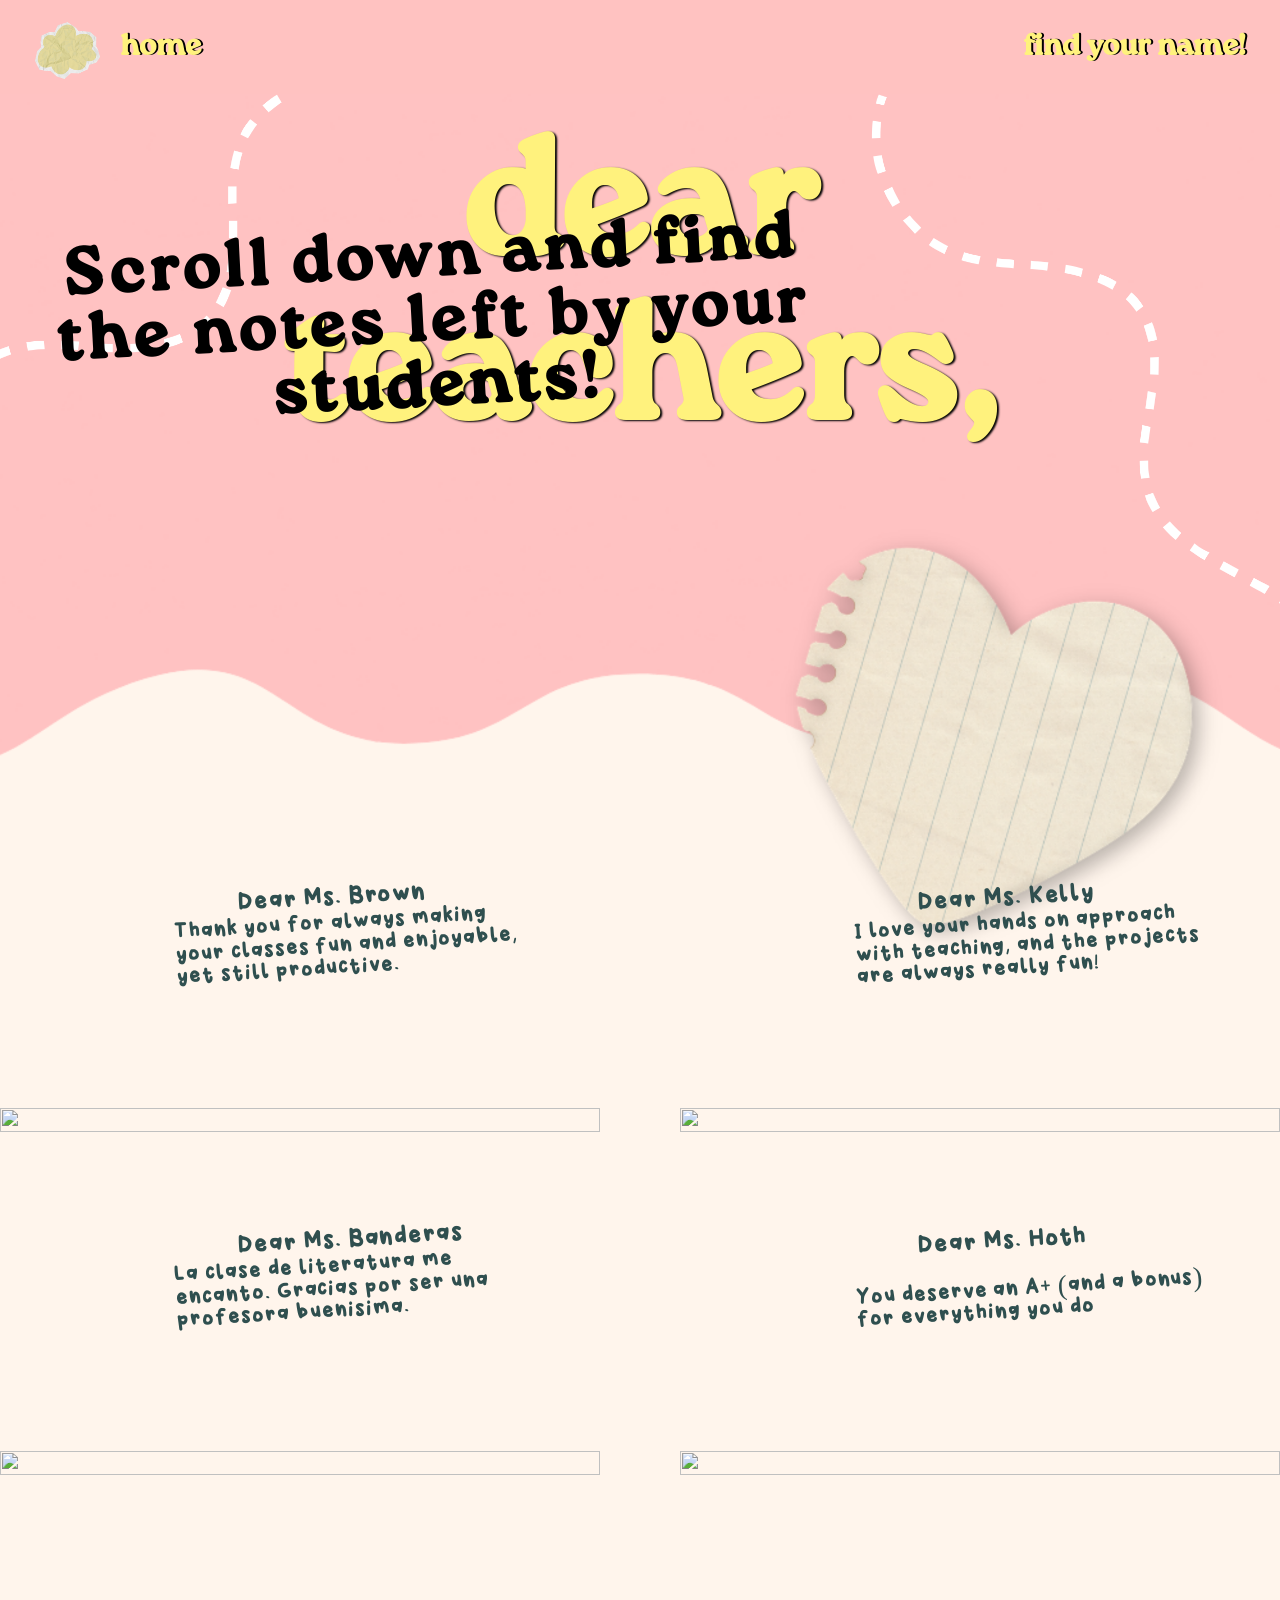
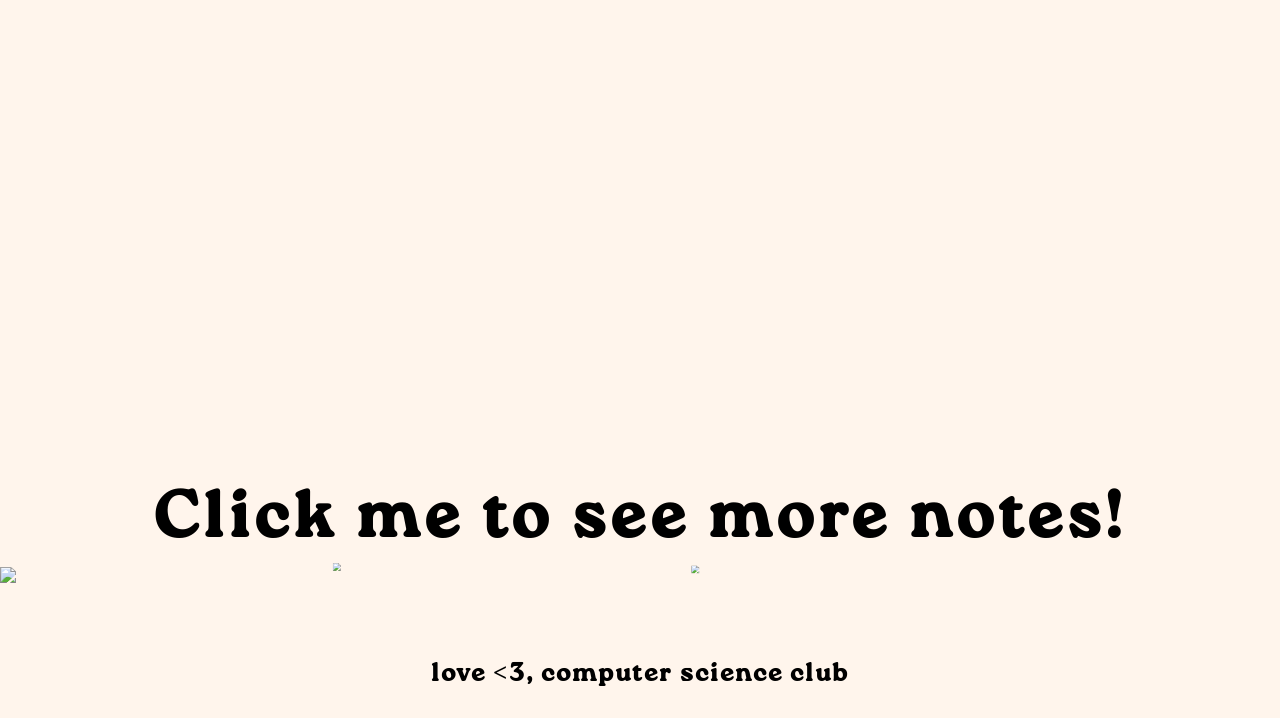
==== index.html @ ea8a9b7d "worked on adding images" ====
<!DOCTYPE html>
    <html lang="en">
<head>
    <title>Home - dear teachers <3 </title>
    <link rel="stylesheet" href="style.css">
    <meta charset="UTF-8">
    <link rel="icon" type="image/png" href="assets/logo.png">

    <!--Ideas: NEED to resize for phones, see more button to not clutter home pageCOMPLETE, passive animation for title text, search teachers change to see more notesCOMPLETE-->

</head>

<body>
    <header id="#home">
        <nav>
            <ul>
                <li> <a href="index.html#home"><img style="height: 65px; width: auto;"  src="assets/logo.png" ></a></li>
                <li><a href="index.html#home"><h2>home</h2></a></li>
                <li><a href="notes.html"><h2>find your name!</h2></a></li>
            </ul>

        </nav>
        
            <div style="object-fit: cover;" class="title-top">
        <img src="assets/top-image2.png">
            <div class="centered-text"> 
                <h1>dear <br> teachers,</h1>
            </div>
        </div>

        </div>

        
        

        <div class="instructions">
            <h3>Scroll down and find <br> the notes left by your <br> students!</h3>
        </div>
        
    

    <section>
            <div class="notes-container">
                <div class="note">
                    <a><img src="assets/paper.png"></a>
                    <div class="note-name">
                        <p><b></b>Dear Ms. Brown</p>
                    </div>
                    <div class="note-text">
                        <p></b><br> <br> <br>Thank you for always making your classes fun and enjoyable, yet still productive. </p>
                    </div>
                </div>
                
                <div class="note">
                    <a><img src="assets/paper.png"></a>
                    <div class="note-name">
                        <p><b></b>Dear Ms. Kelly</p>
                    </div>
                    <div class="note-text">
                        <p></b><br> <br> <br> I love your hands on approach with teaching, and the projects are always really fun!</p>
                    </div>
                </div>

                <div class="note">
                    <a><img src="assets/paper.png"></a>
                    <div class="note-name">
                        <p><b></b>Dear Ms. Banderas</p>
                    </div>
                    <div class="note-text">
                        <p></b><br> <br> <br> La clase de literatura me encanto. Gracias por ser una profesora buenisima.</p>
                    </div>
                </div>

                <div class="note">
                    <a><img src="assets/paper.png"></a>
                    <div class="note-name">
                        <p><b></b>Dear Ms. Hoth</p>
                    </div>
                    <div class="note-text">
                        <p><br> <br> <br> <br> You deserve an A+ (and a bonus) for everything you do</p>
                    </div>
                </div>
                </div>
        </section>

    <div class="see-more">
        <a href="notes.html"><h3 style="text-align: center; margin:0;">Click me to see more notes!</h3></a>
    </div>

    <div class="bottom">
        <img src="assets/bottom-image.png">
        <img id="img-2" src="assets/image-1.png">
        <img id="img-1" src="assets/image-2.png">
        <img id="img-3" src="assets/image-3.png">
        <div class="centered-bottom-text">
                <h4>a html+css website to show appreciation to every teacher at western</h4>
            </div>

    </div>
    

    <footer>
        <h3 style="text-align: center; font-size: 25px;">love <3, computer science club</h3>
    </footer>
    </header>

</body>


</html>
---- style.css ----
@font-face {
    font-family: "roca";
    src: url(roca-one-bold/roca-one-bold.ttf);
    font-style: normal;
}

@font-face {
    font-family: 'winkle';
    src: url(winkle/Winkle-Regular.otf);
    font-style: normal;
}

nav {
    position: sticky;
    top: 0;
    z-index: 1000; /* stays above content!!!!!!!! */
    width: 100%;
    background-color: var(--third-color);
    height: auto;
}

nav ul {
    list-style-type: none;
    display: flex;
    align-items: center;
    gap: 1em;
    font-size: 20px;
    margin: 0;
    padding: 0 35px;
}

nav li:last-child {
    margin-left: auto;
}

nav li :hover {
    transition: 100ms ease;
    scale: 1.05;
}

a {
    text-decoration: none;
}

h2 {
    font-family: 'roca', 'Times New Roman', Times, serif;
    color: var(--primary-color);
    text-shadow: 1.5px 0px 0px black;
    font-size: 30px;
}

:root {
    --base-color: #ffc2c2;
    --primary-color: #fff27d;
    --secondary-color: #fff5ec;
    --third-color: #ffc2c1;
    --black: #000000;
}

h1{
    font-family: 'roca','Times New Roman', Times, serif;
    font-size: 165px;
    color: var(--primary-color);
    text-shadow: 2px 1px 2px var(--black);
}

body {
    margin: 0;
    padding: 0;
    background: var(--secondary-color);
    width: 100vw;
    overflow-x: hidden;
    position: absolute;
}
img {
    width: 100vw;
    height: auto;
    display: block;
}

.centered-text {
    position: absolute;
    top: 50%;
    width: 100%;
    transform: translate(0%, -100%);
    text-align: center;
    line-height: 1;
    animation: rotating 2s ease-in-out infinite;
    
}

@keyframes rotating {
    0% {
        transform: rotate(0deg) translate(0%, -100%);
    }

    50% {
        transform: rotate(-1deg) translate(0%, -100%);
    }

    100% {
        transform: rotate(0deg) translate(0%, -100%);
    }
}


/*h1:hover {
    transition: 100ms ease;
    transform: rotate(-2deg);
}

h1:not(:hover) {
    transition: 100ms ease;
} */

.title-top {
    position: relative;
}

h3 {
    font-family: 'roca','Times New Roman', Times, serif;
    color: black;
    text-shadow: none;
    font-size: 65px;
    letter-spacing: .08em;
}

.instructions {
    position: absolute;
    top: 50%;
    width: 100%;
    transform: rotate(-3deg) translate(-12%, -310%);
    text-align: center;
    line-height: 1;
    
}

.notes-container {
    align-content: flex-start;
    display: grid;
    width: 100%;
    min-height: 100vh;
    /*height: 20000px;*/
    grid-template-columns: 1fr 1fr;
    align-items: start;
    grid-auto-rows: minmax(0px, auto);
    gap: 5em;
    /*grid-template-rows: repeat(auto-fill, minmax(500px, 3fr));*/
    margin: 4em 0;

}

.notes-container img{
    transform: scale(1);
    height: 100%;
    width: 100%;
    object-fit: cover;
}

.note {
    display: grid;
    grid-template-rows: 1fr 1fr;
    margin: 0;
    padding: 0;
    aspect-ratio: 16/7;
    min-width: 0;
    min-height: 1vw;
    
}

.note:hover{
    transition: 100ms ease;
    transform: rotate(-2deg);
}

.note:not(:hover){
    transition: 100ms ease;
}

input {
    font-family: 'roca','Times New Roman', Times, serif;
    padding:1em;
    border-radius: 2em;
    margin: 1em;
    font-size: 15px;
    background-color:white;
    color: darkgray;
}

button {
    font-family: 'roca','Times New Roman', Times, serif;
    padding: .75em 1.5em;
    margin: 1em;
    border-radius: 2em;
    font-size: 18px;
    background-color: var(--secondary-color);
}

button:hover {
    transition: 100ms ease;
    scale: 1.05;
}

.note-name {
    position: relative;
    /*top:-50%; */
    width:60%;
    /*right: -50%; */
    transform: translate(48%, -380%);
    font-size: 2rem;
    text-align: left;
    align-self:first baseline;
    margin: 4rem;
}

.note-text {
    position: relative;
    /*top:-50%; */
    width:60%;
    /*right: -50%; */
    transform: translate(48%, -282%);
    font-size: 1.75rem;
    text-align: left;
    line-height: .8;

}

p {
    font-family:'winkle','Times New Roman', Times, serif;
    transform: rotate(-3.5deg);
    color: darkslategrey;

}

.see-more h3:hover {
    text-decoration: underline;
    text-decoration-color: var(--third-color);
    text-decoration-thickness: 6px;
    transition: 100ms ease;
    scale: 1.065;
}

.see-more h3:not(:hover) {
    transition: 100ms ease;
    scale: 1;
}

.bottom {
    object-fit: cover;
    position: relative;
    display: block;
    flex-direction: row;
}

.bottom img {
    z-index: 1000;
    margin: 0;
    vertical-align: bottom;

}

#img-1 {
    transform: translate(-26%, -235%) scale(.5);
}
#img-1:hover {
    transition: 100ms ease;
    scale: 1.005;
}

#img-2 {
    transform: translate(1%, -150%) scale(.5);
}
#img-2:hover {
    transition: 100ms ease;
    scale: 1.005;

}

#img-3 {
    transform: translate(29%, -335%) scale(.5);
}
#img-3:hover {
    transition: 100ms ease;
    scale: 1.005;

}

h4 {
    font-size: 2rem;
    margin:0;
    padding:0;
    text-decoration:underline;
    text-decoration-thickness: 2px;
    font-family: 'roca','Times New Roman', Times, serif;
    color: darkslategrey
}

.centered-bottom-text {
    position: absolute;
    width: 100%;
    transform: translate(1%, -7700%);
    text-align: center;
    line-height: 1;
}

@media only screen and (min-width: 0px) and (max-width:1024px) {
    h1 {
        font-size: 8rem;
    }

    h2 {
        font-size: 3.5rem;
    }

    h3 {
        font-size: 3rem;
    }

    nav ul {
        gap: 1em;
    }

    .note-text {
        font-size: 2.5rem;
        width: 60%;
        transform: translate(48%, -253%);
    }

    .notes-container {
        grid-template-columns: repeat(1, 1fr);
        grid-template-rows: repeat(autofill, 1fr);
        min-height: 100vh;
    }

    .instructions {
        transform: rotate(-3deg) translate(-8%, -580%);
        font-size: .1rem;
    }

    input {
        font-size: 1.25rem;
    }

    button {
        font-size: 1.25rem;
    }

    .note-name {
        position: relative;
    /*top:-50%; */
        width:60%;
        /*right: -50%; */
        transform: translate(48%, -420%);
        font-size: 2.5rem;
        text-align: left;
        align-self:first baseline;
        margin: 4rem;
    }


}
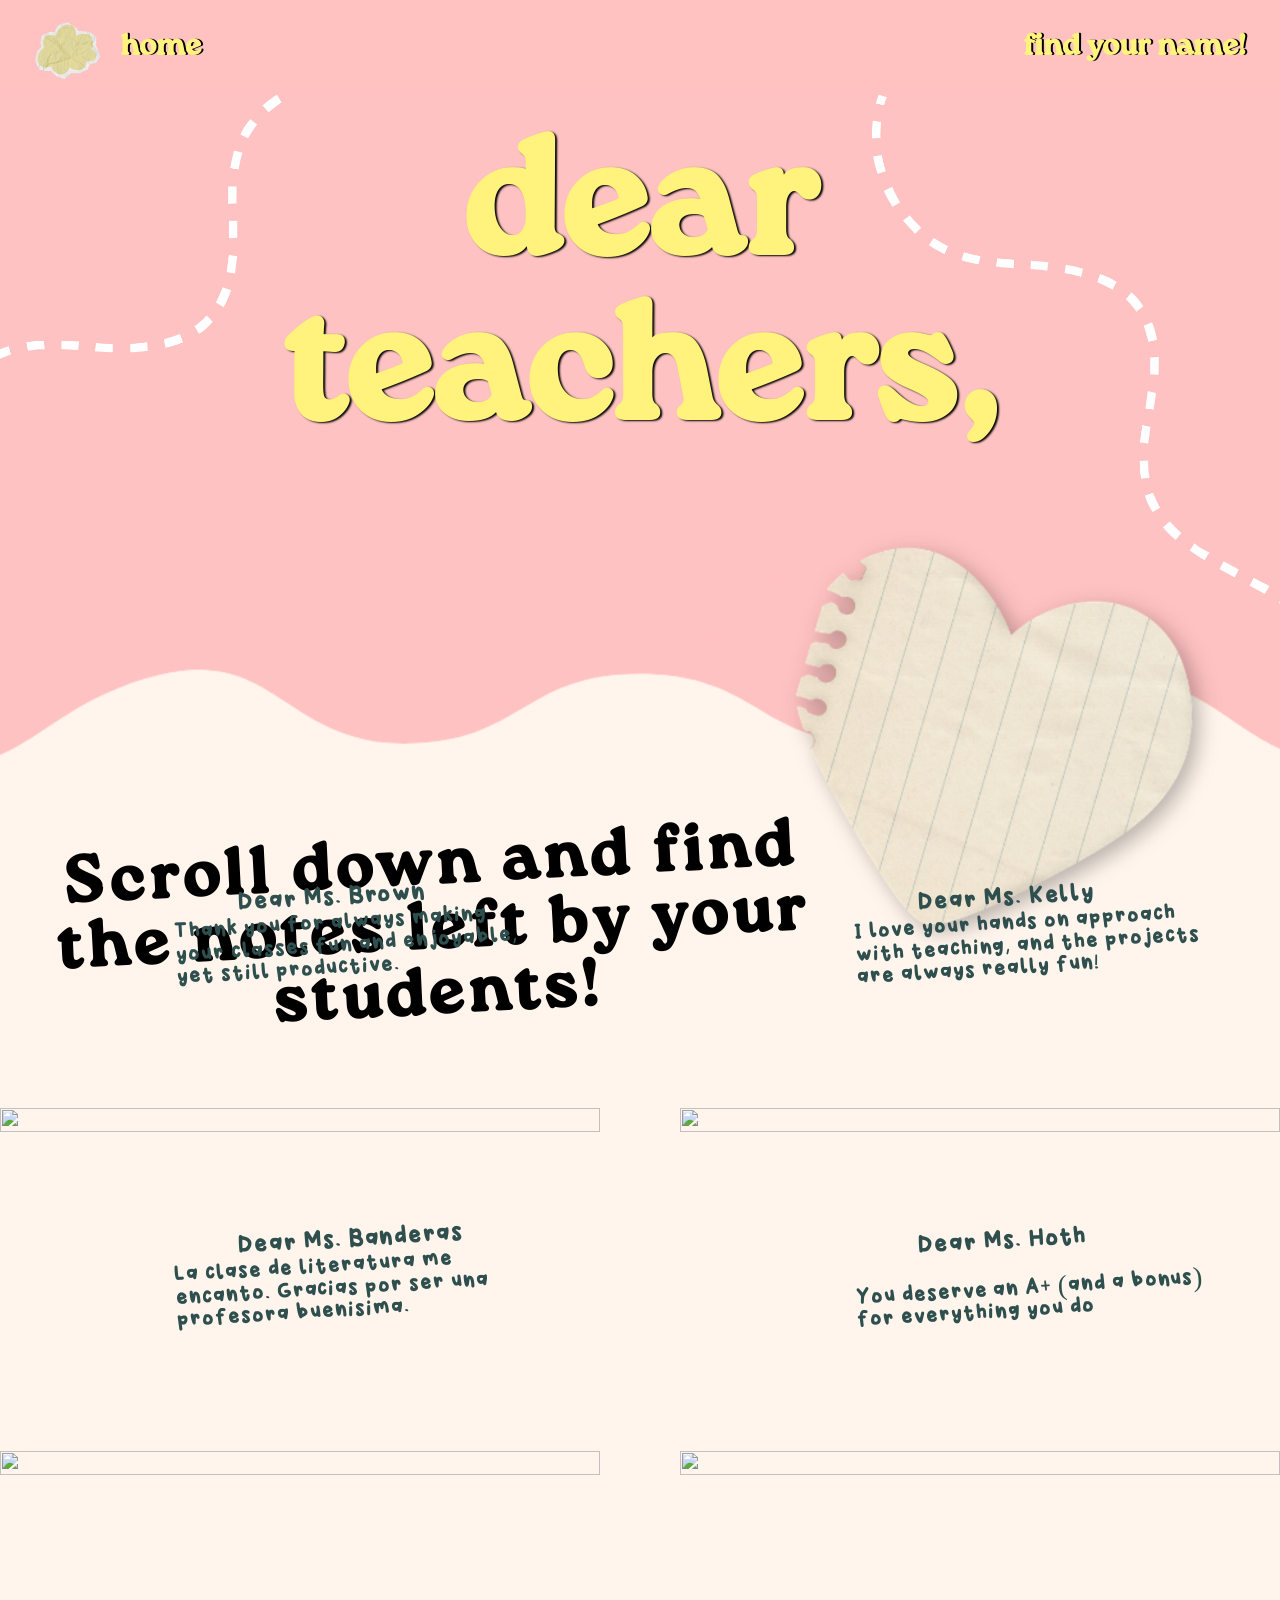
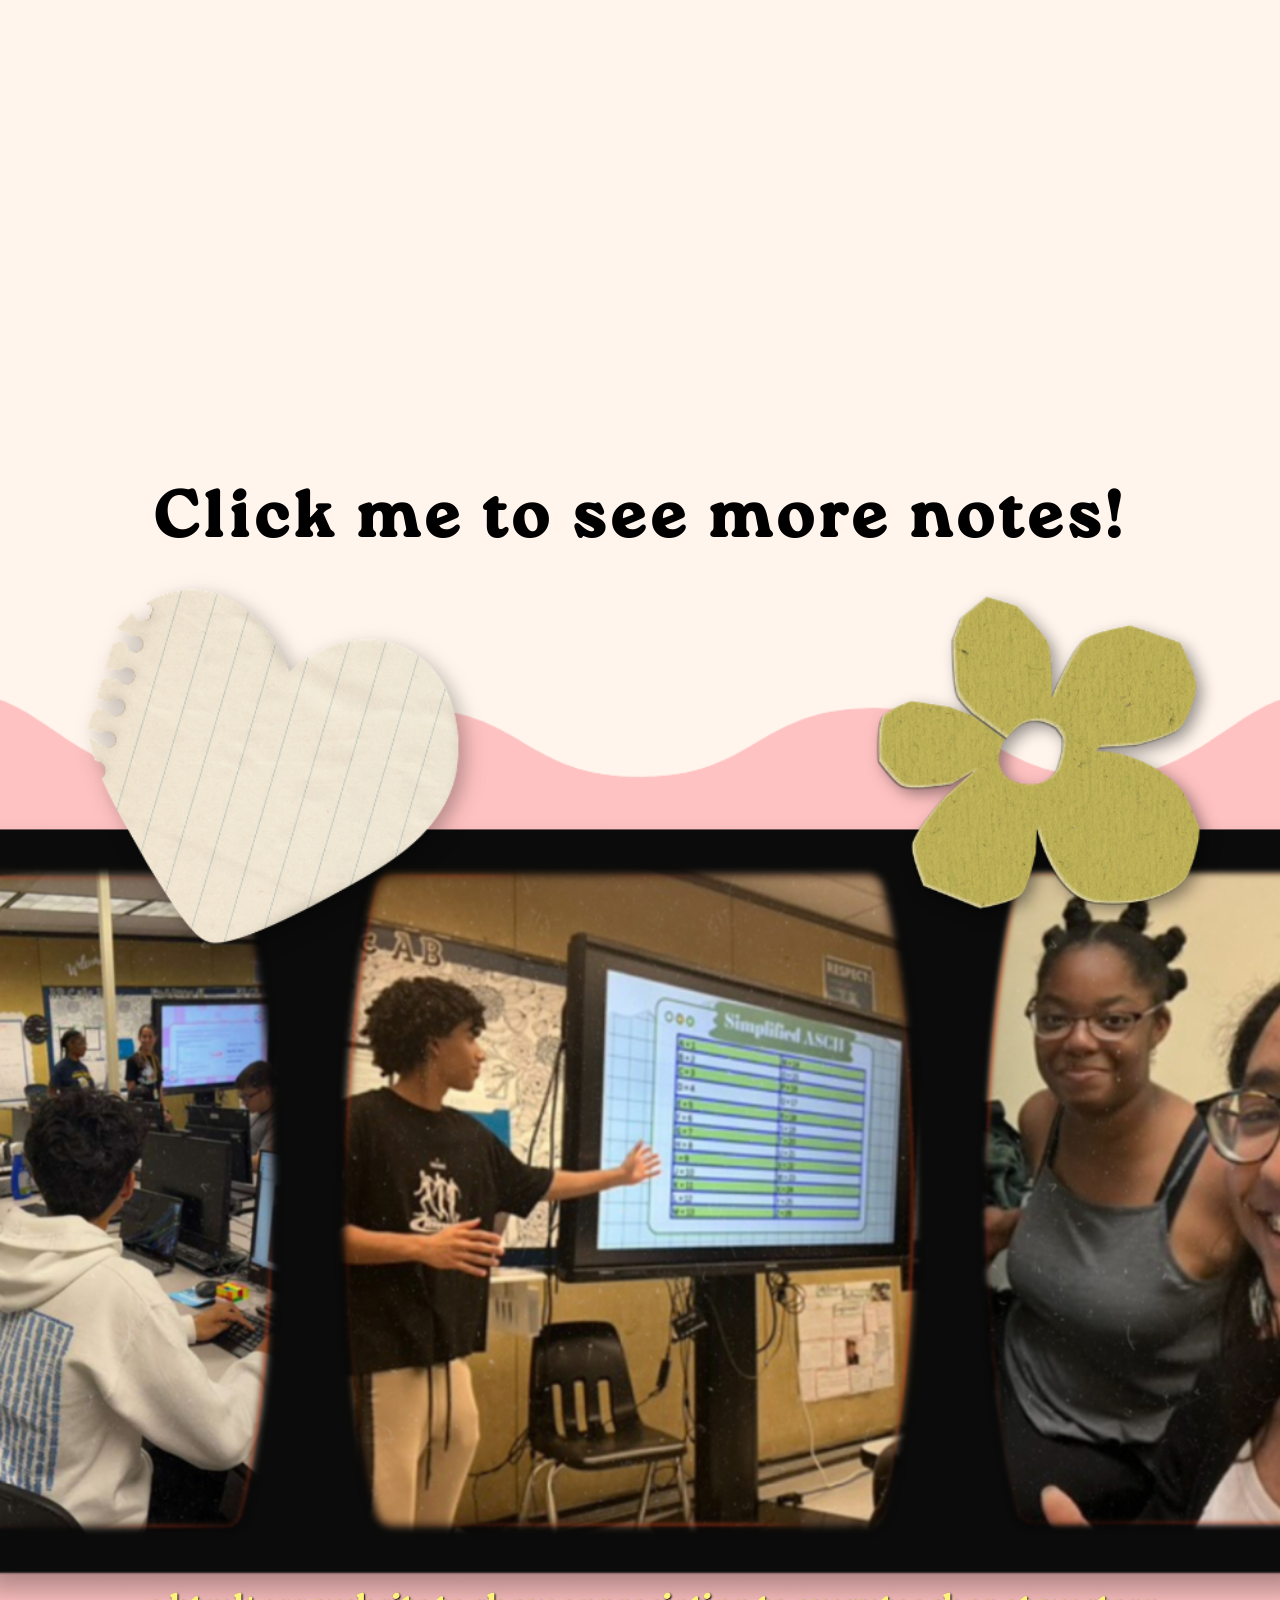
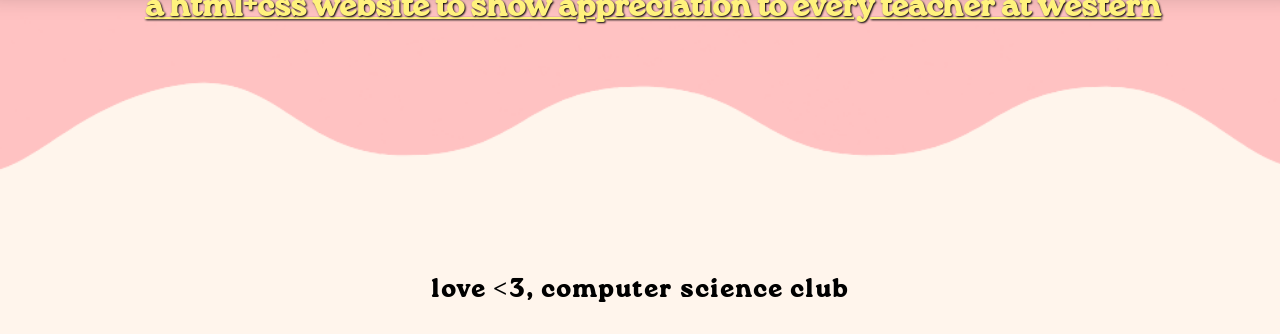
==== commit 301352aa: "Updated Images at bottom. Images aren't finalized!" ====
--- a/index.html
+++ b/index.html
@@ -87,12 +87,13 @@
     <div class="see-more">
         <a href="notes.html"><h3 style="text-align: center; margin:0;">Click me to see more notes!</h3></a>
     </div>
+    </header>
 
     <div class="bottom">
-        <img src="assets/bottom-image.png">
-        <img id="img-2" src="assets/image-1.png">
+        <img src="assets/bottom-image2.png">
+        <!--<img id="img-2" src="assets/image-1.png">
         <img id="img-1" src="assets/image-2.png">
-        <img id="img-3" src="assets/image-3.png">
+        <img id="img-3" src="assets/image-3.png">-->
         <div class="centered-bottom-text">
                 <h4>a html+css website to show appreciation to every teacher at western</h4>
             </div>
@@ -103,7 +104,7 @@
     <footer>
         <h3 style="text-align: center; font-size: 25px;">love <3, computer science club</h3>
     </footer>
-    </header>
+    
 
 </body>
 
--- a/style.css
+++ b/style.css
@@ -293,15 +293,16 @@
     text-decoration:underline;
     text-decoration-thickness: 2px;
     font-family: 'roca','Times New Roman', Times, serif;
-    color: darkslategrey
 }
 
 .centered-bottom-text {
     position: absolute;
     width: 100%;
-    transform: translate(1%, -7700%);
+    transform: translate(1%, -800%);
     text-align: center;
     line-height: 1;
+    color: var(--primary-color);
+    text-shadow: 1px 1px 2px var(--black);
 }
 
 @media only screen and (min-width: 0px) and (max-width:1024px) {
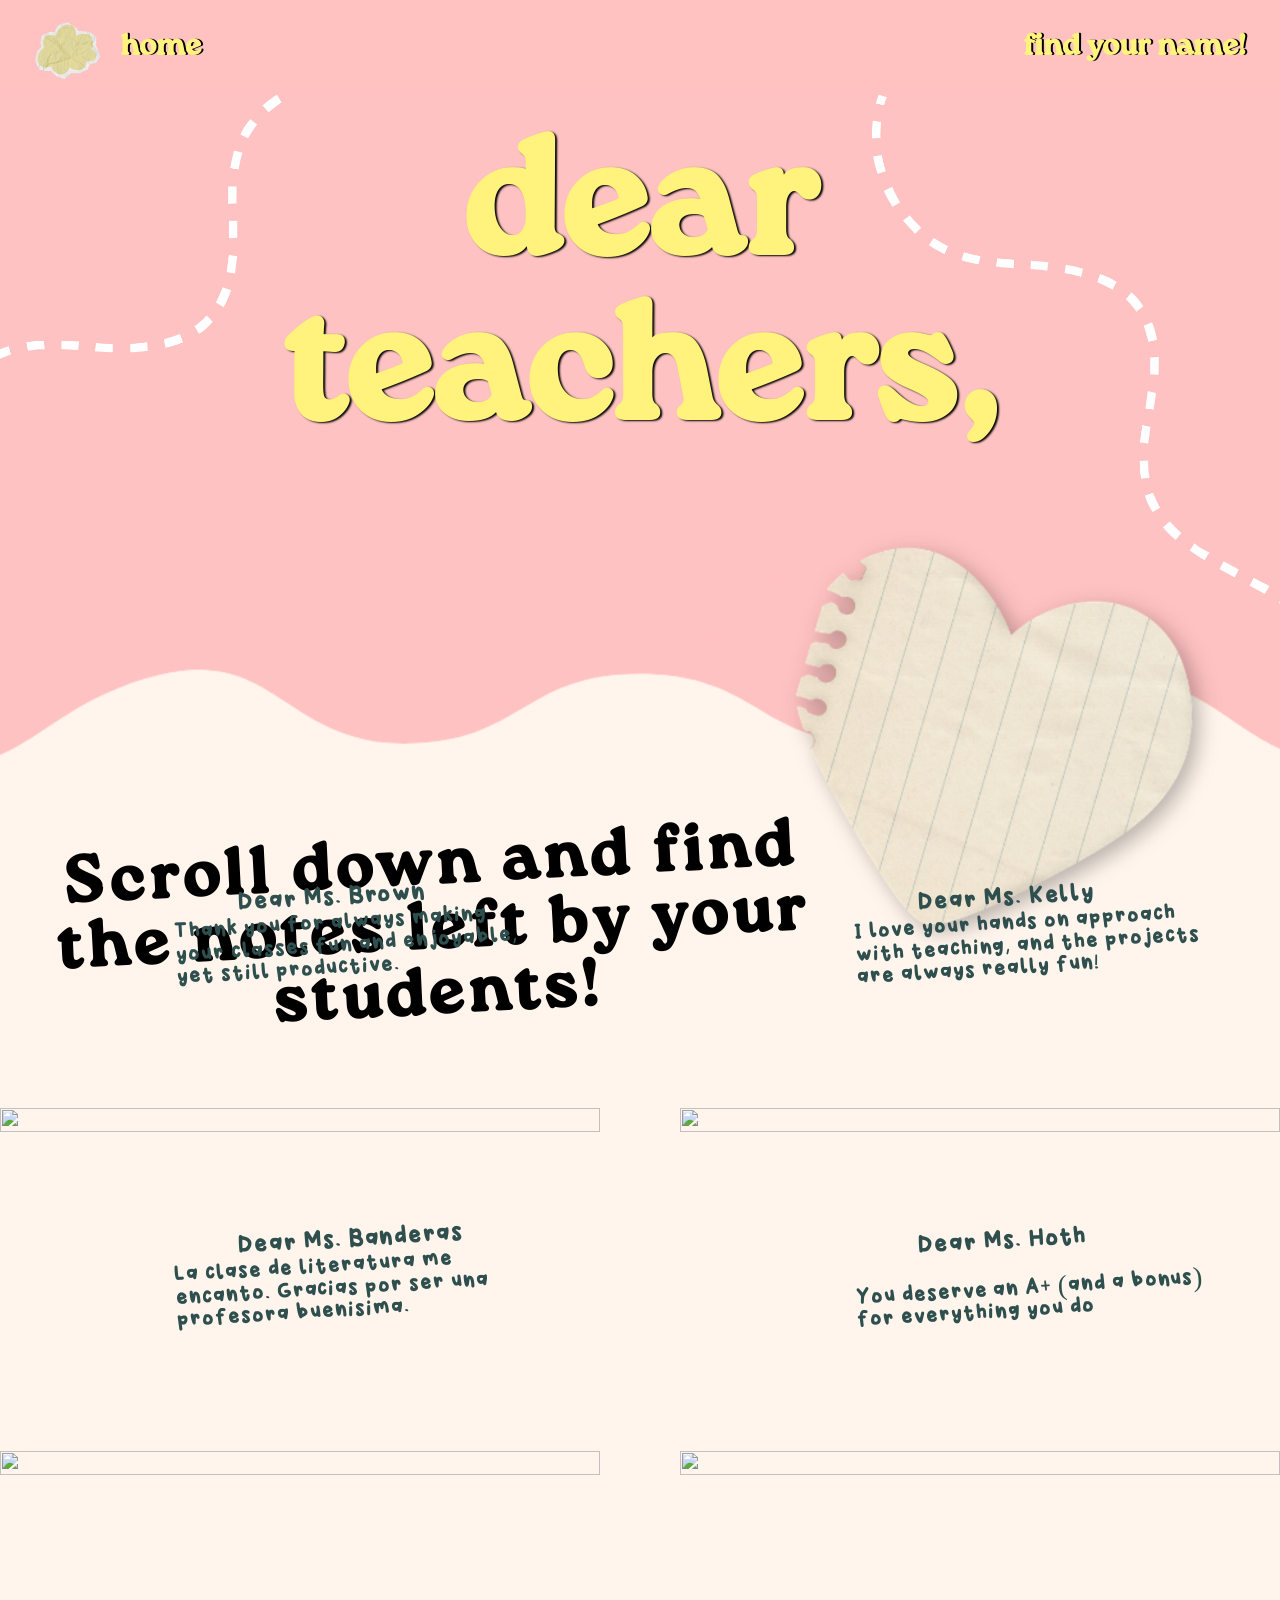
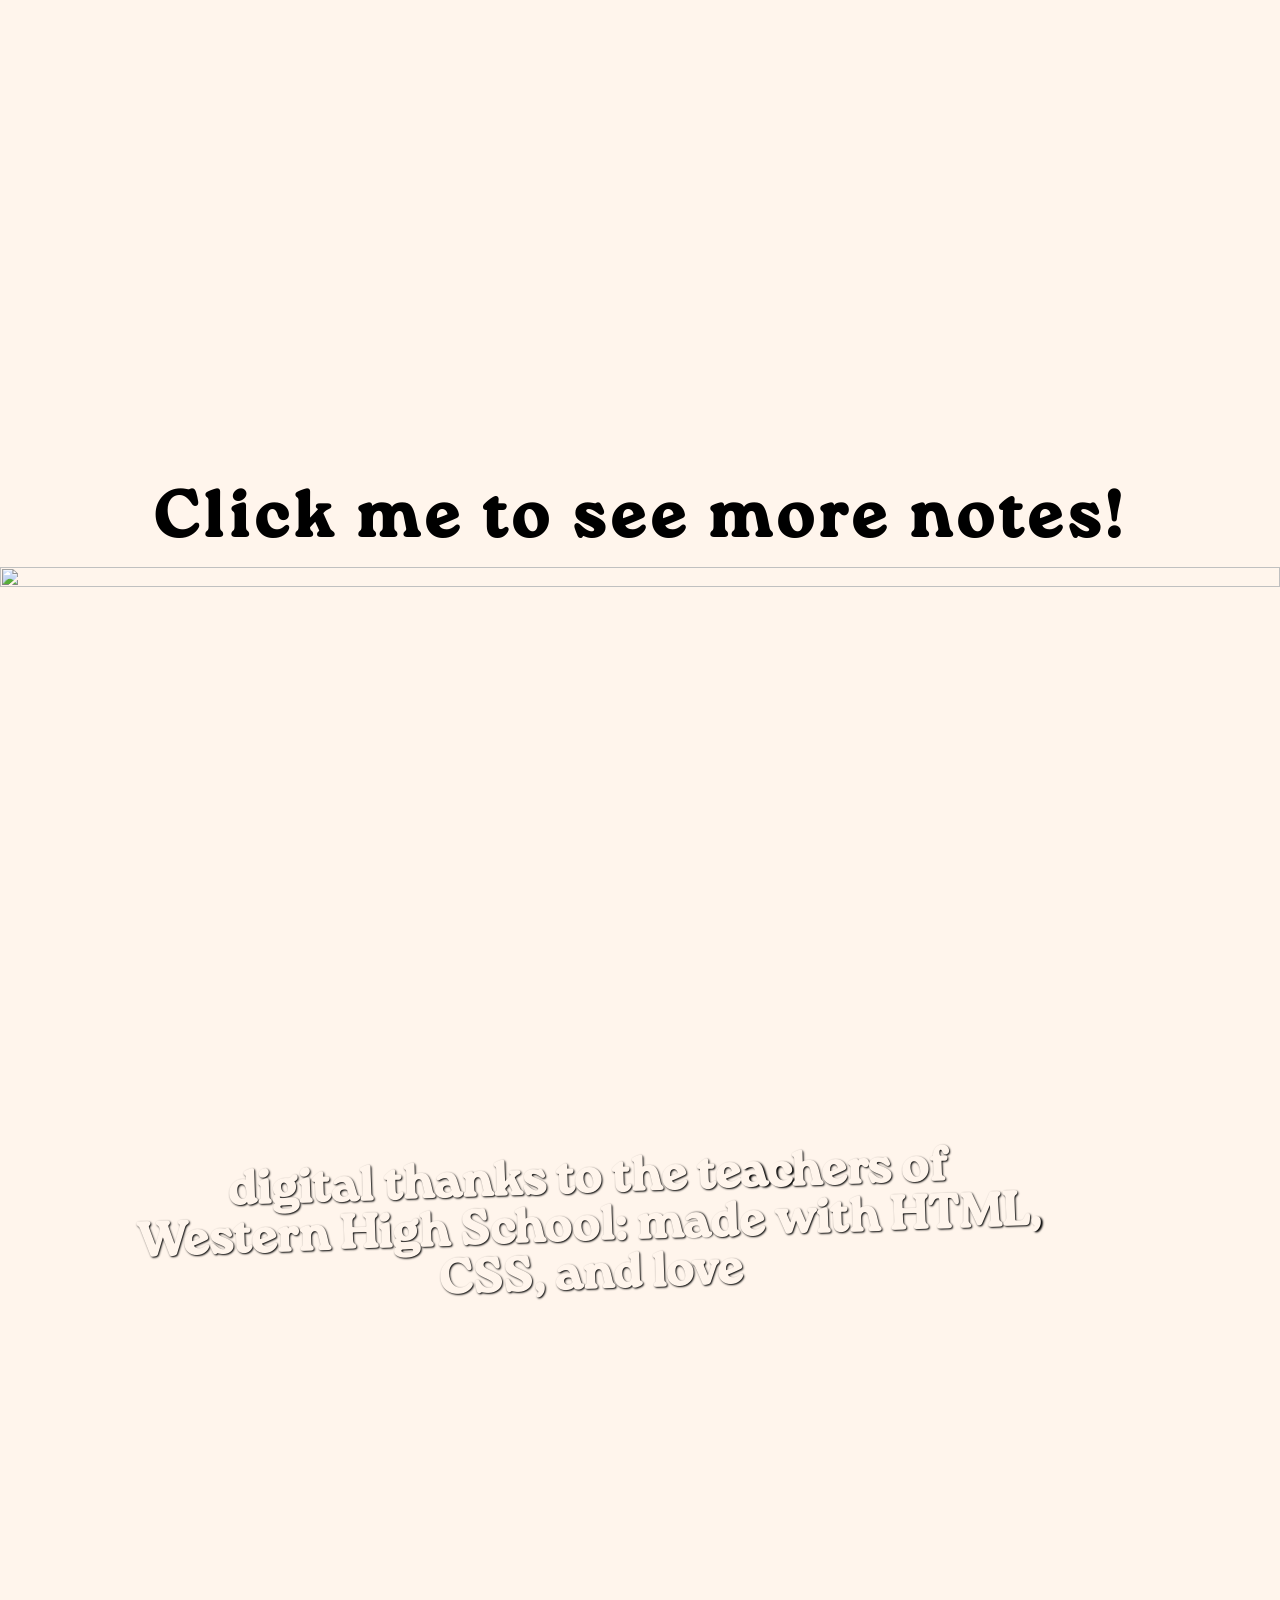
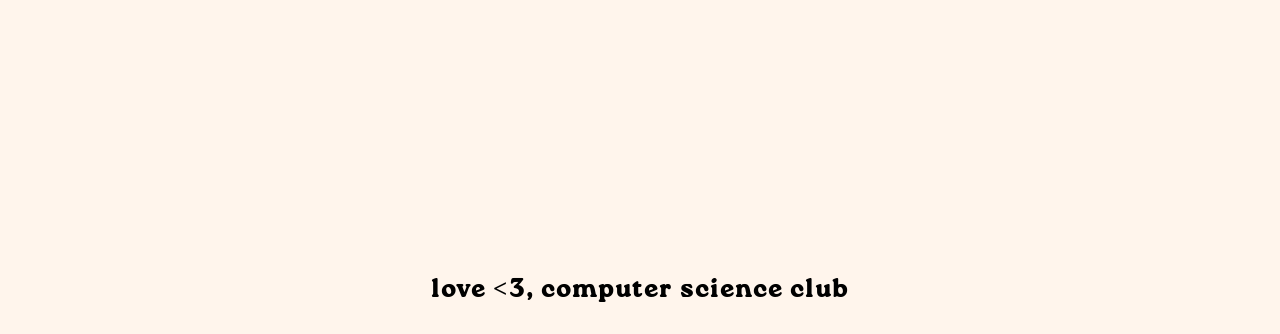
==== commit c20ab472: "fixed images on bottom sigma sigma boy sigma boy" ====
--- a/index.html
+++ b/index.html
@@ -90,12 +90,12 @@
     </header>
 
     <div class="bottom">
-        <img src="assets/bottom-image2.png">
+        <img src="assets/bottom-image3.png">
         <!--<img id="img-2" src="assets/image-1.png">
         <img id="img-1" src="assets/image-2.png">
         <img id="img-3" src="assets/image-3.png">-->
         <div class="centered-bottom-text">
-                <h4>a html+css website to show appreciation to every teacher at western</h4>
+                <h4>digital thanks to the teachers of <br> Western High School: made with HTML, <br> CSS, and love </h4>
             </div>
 
     </div>
--- a/style.css
+++ b/style.css
@@ -257,6 +257,7 @@
     z-index: 1000;
     margin: 0;
     vertical-align: bottom;
+    aspect-ratio: 9/9;
 
 }
 
@@ -287,21 +288,20 @@
 }
 
 h4 {
-    font-size: 2rem;
+    font-size: 3rem;
     margin:0;
     padding:0;
-    text-decoration:underline;
-    text-decoration-thickness: 2px;
-    font-family: 'roca','Times New Roman', Times, serif;
+    font-family: 'roca','Times New Roman', Times, serif;
+    color: var(--secondary-color)
 }
 
 .centered-bottom-text {
     position: absolute;
     width: 100%;
-    transform: translate(1%, -800%);
+    transform: translate(-4%, -480%) rotate(-2deg);
     text-align: center;
     line-height: 1;
-    color: var(--primary-color);
+    color: var(--black);
     text-shadow: 1px 1px 2px var(--black);
 }
 
@@ -359,5 +359,13 @@
         margin: 4rem;
     }
 
+    h4 {
+        font-size: 2.25rem;
+    }
+
+    .centered-bottom-text {
+        transform: translate(-6%, -450%) rotate(-1deg);
+    }
+
 
 }
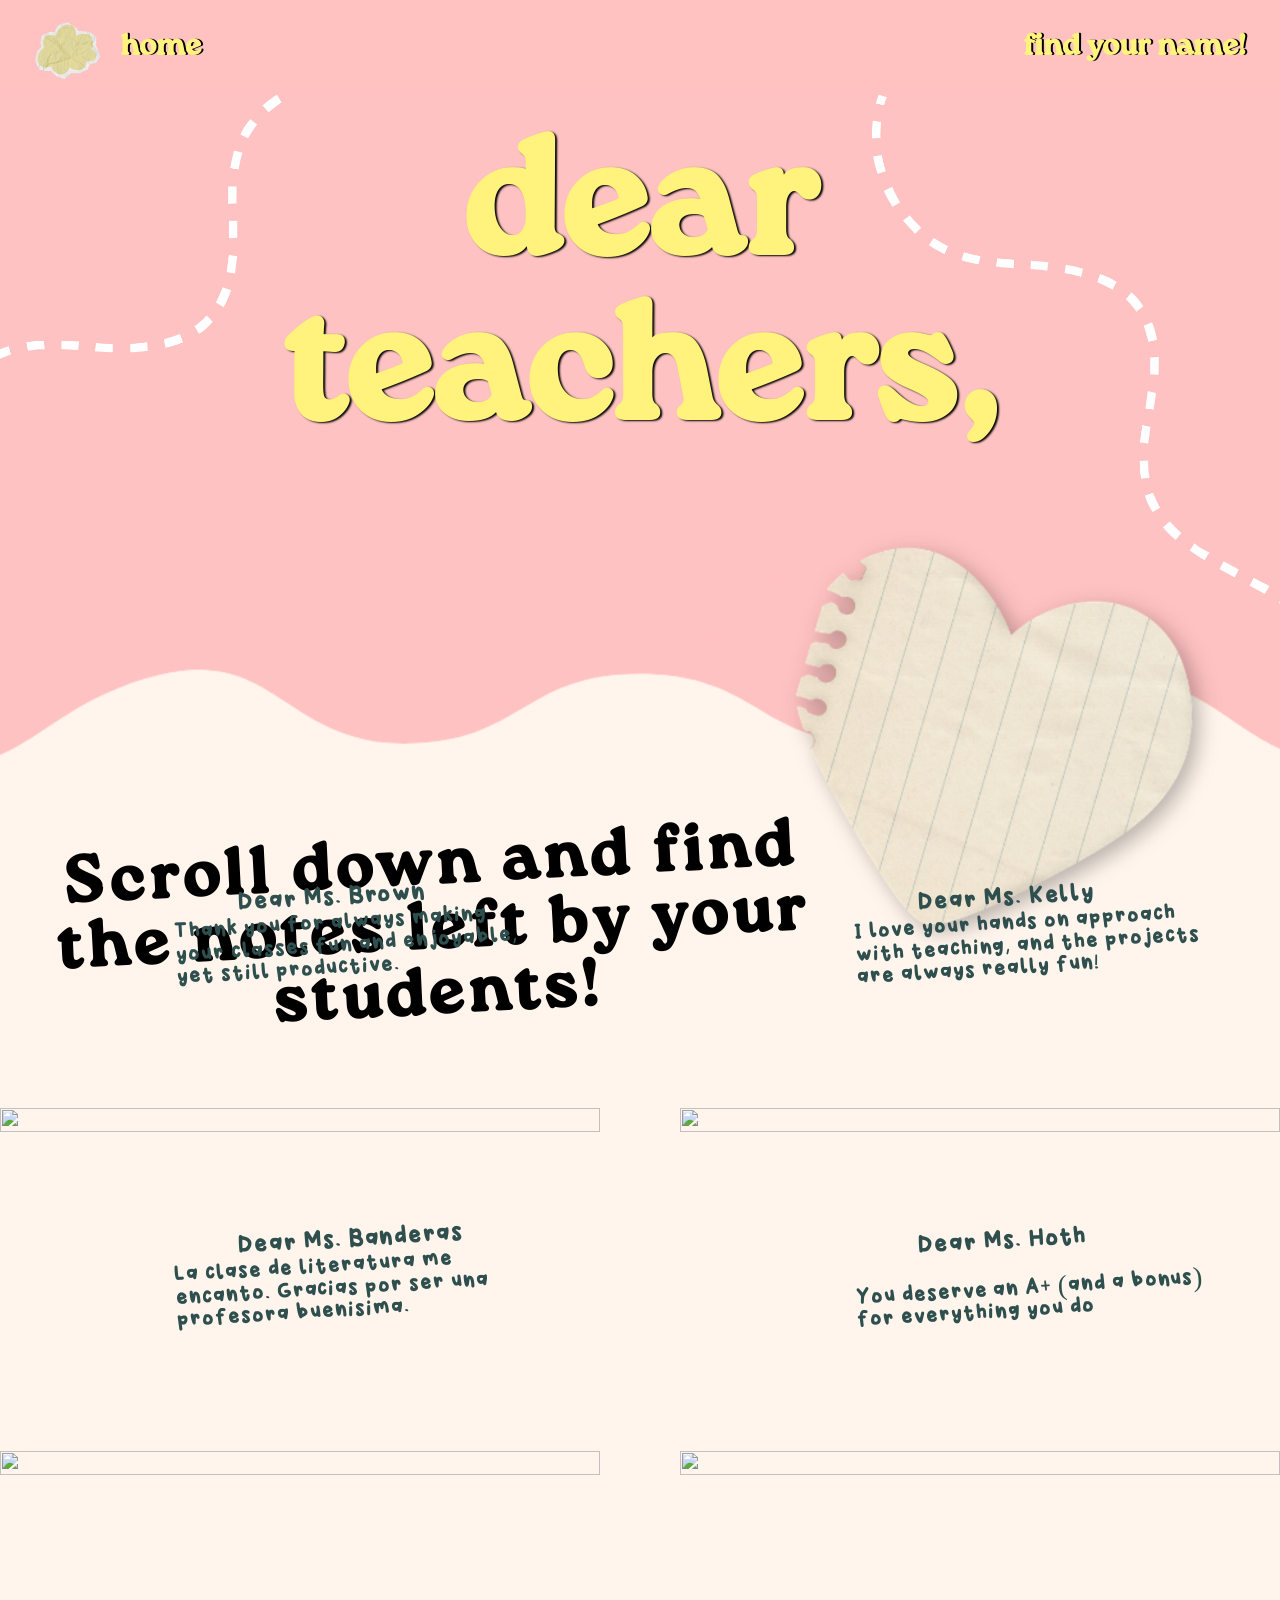
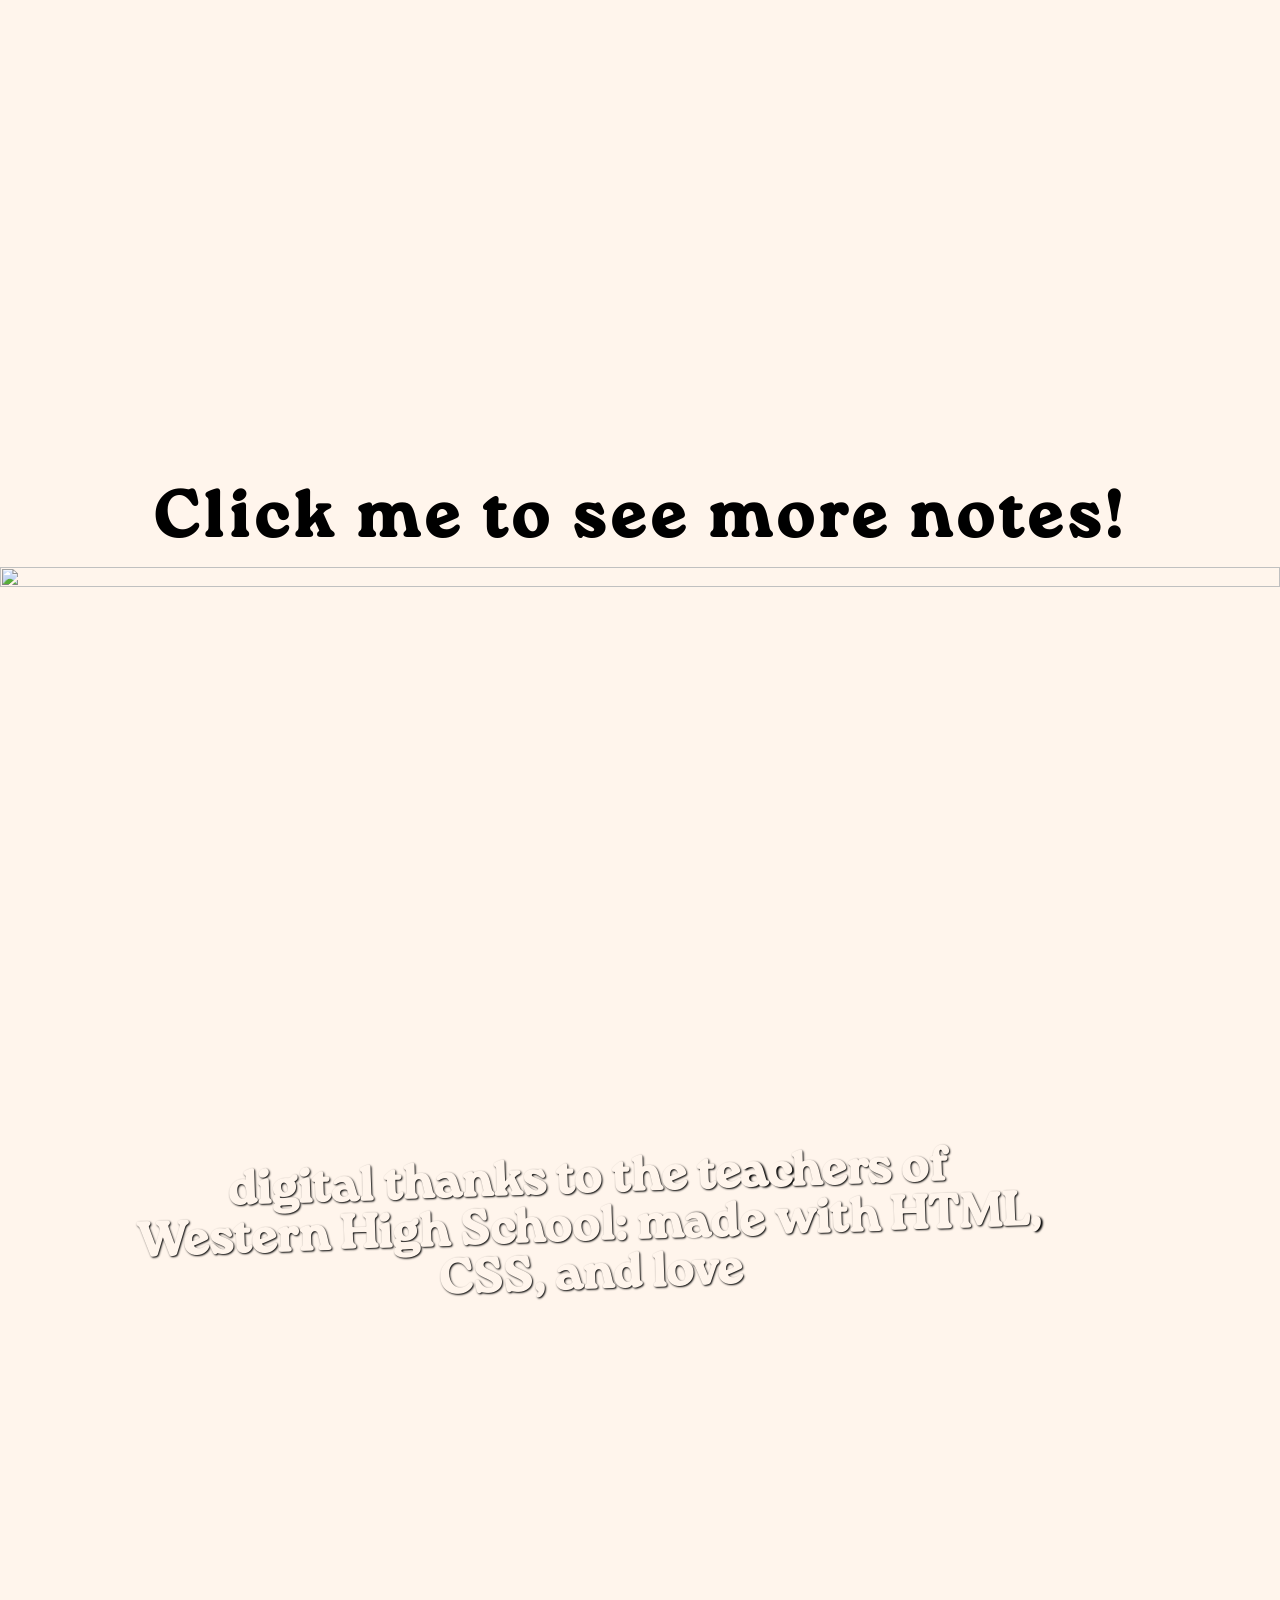
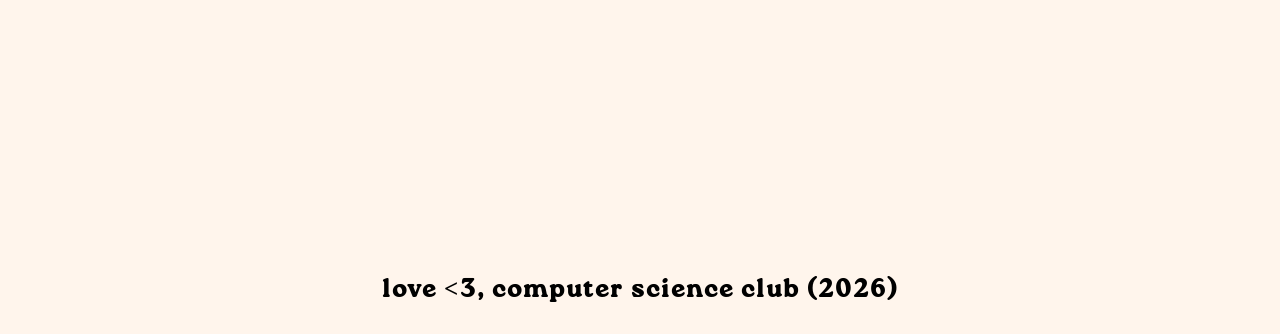
==== commit 8bfc99c0: "Added all 145 teachers happy happy happyyy" ====
--- a/index.html
+++ b/index.html
@@ -102,7 +102,7 @@
     
 
     <footer>
-        <h3 style="text-align: center; font-size: 25px;">love <3, computer science club</h3>
+        <h3 style="text-align: center; font-size: 25px;">love <3, computer science club (2026)</h3>
     </footer>
     
 
--- a/style.css
+++ b/style.css
@@ -8,6 +8,12 @@
 @font-face {
     font-family: 'winkle';
     src: url(winkle/Winkle-Regular.otf);
+    font-style: normal;
+}
+
+@font-face {
+    font-family: 'roca-phone';
+    src: url(fonnts.com-Roca-Regular.otf);
     font-style: normal;
 }
 
@@ -46,7 +52,7 @@
 h2 {
     font-family: 'roca', 'Times New Roman', Times, serif;
     color: var(--primary-color);
-    text-shadow: 1.5px 0px 0px black;
+    text-shadow: black 1.5px 0px 0px ;
     font-size: 30px;
 }
 
@@ -62,7 +68,7 @@
     font-family: 'roca','Times New Roman', Times, serif;
     font-size: 165px;
     color: var(--primary-color);
-    text-shadow: 2px 1px 2px var(--black);
+    text-shadow: var(--black) 2px 1px 2px;
 }
 
 body {
@@ -364,7 +370,7 @@
     }
 
     .centered-bottom-text {
-        transform: translate(-6%, -450%) rotate(-1deg);
+        transform: translate(-3%, -450%) rotate(-1deg);
     }
 
 
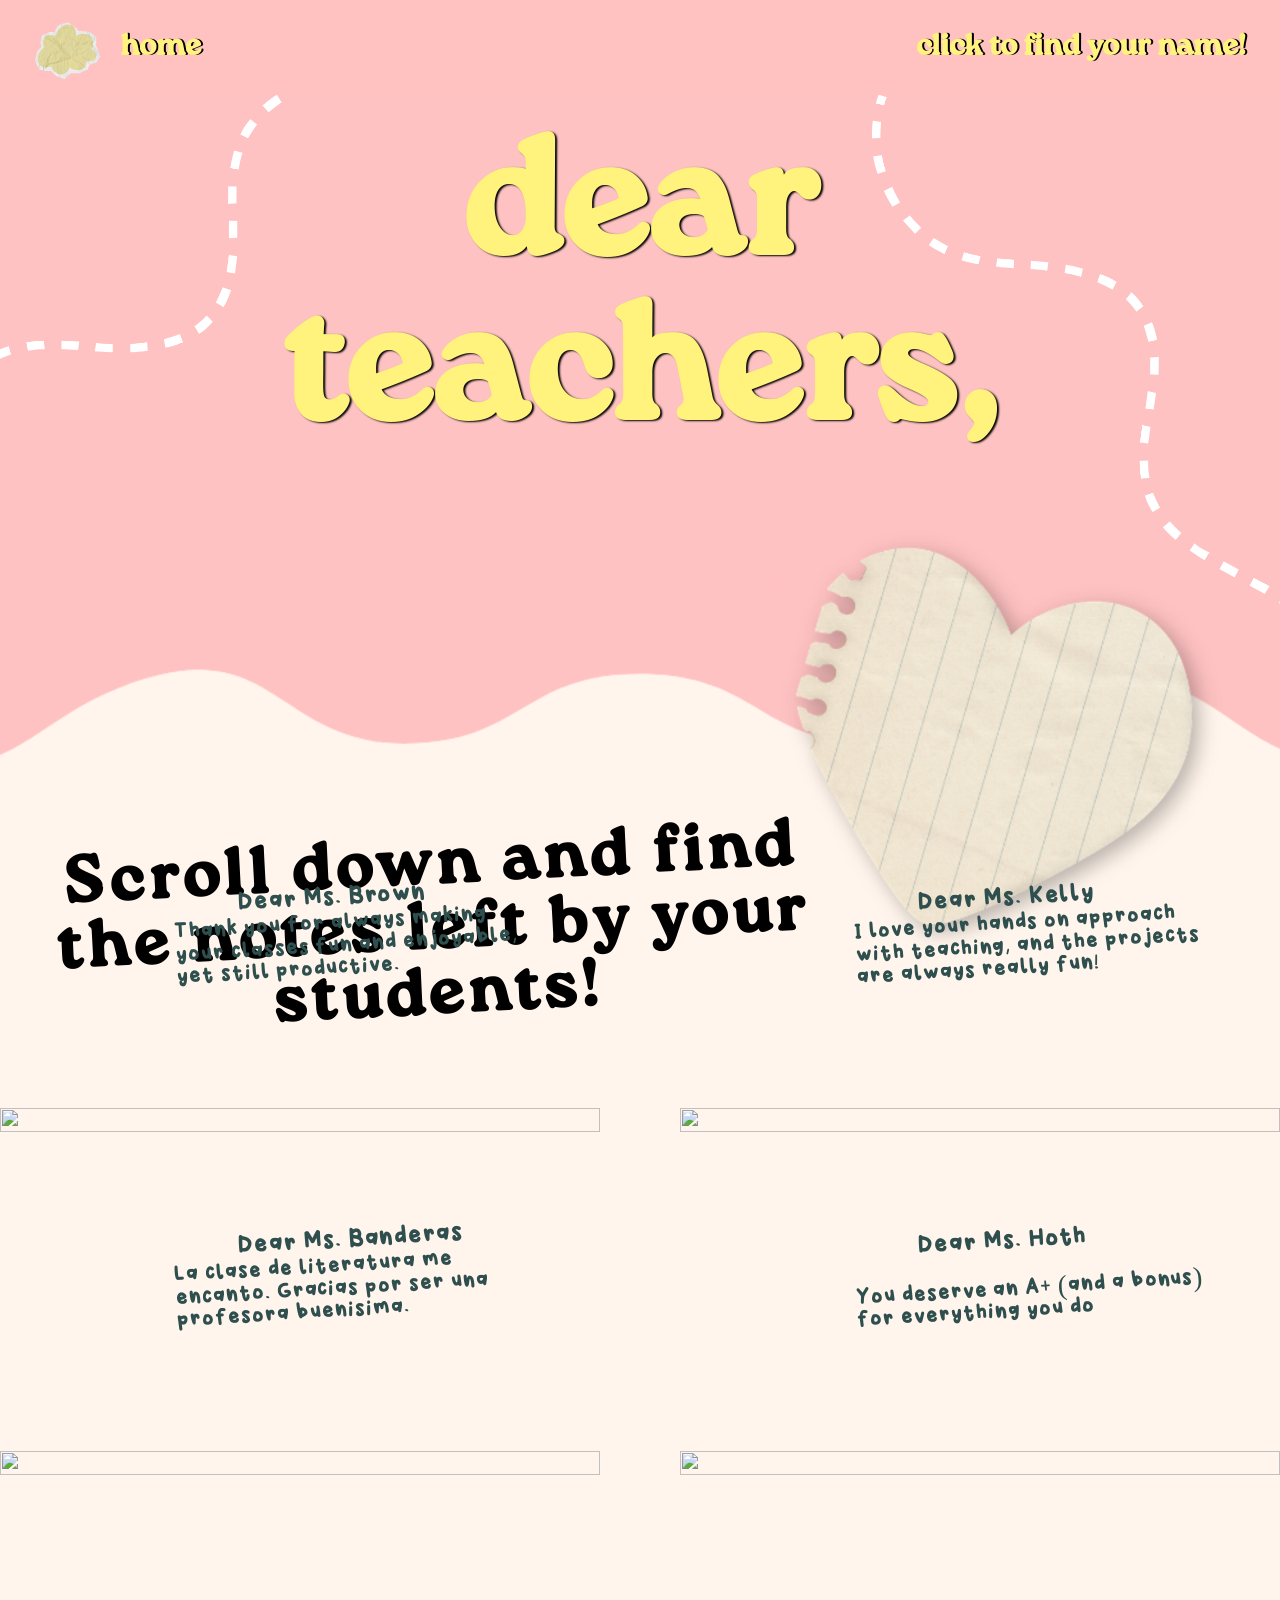
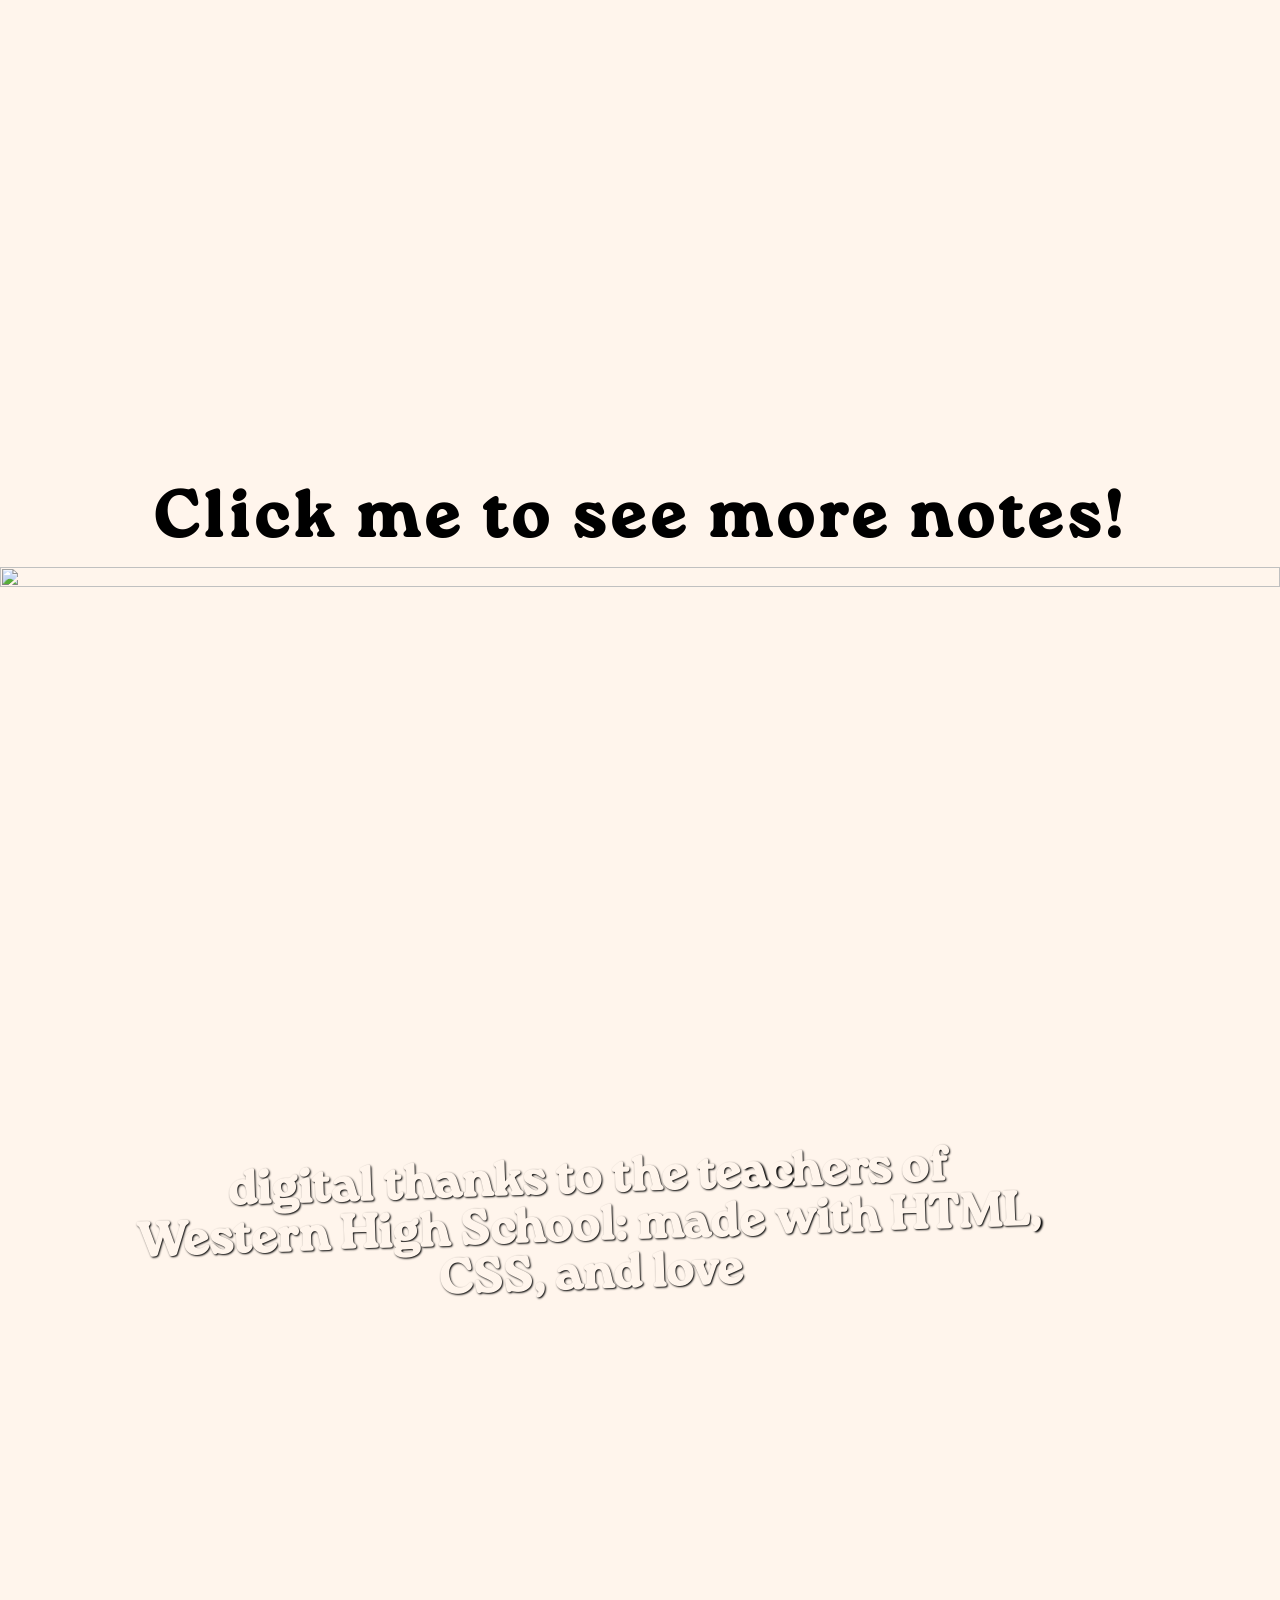
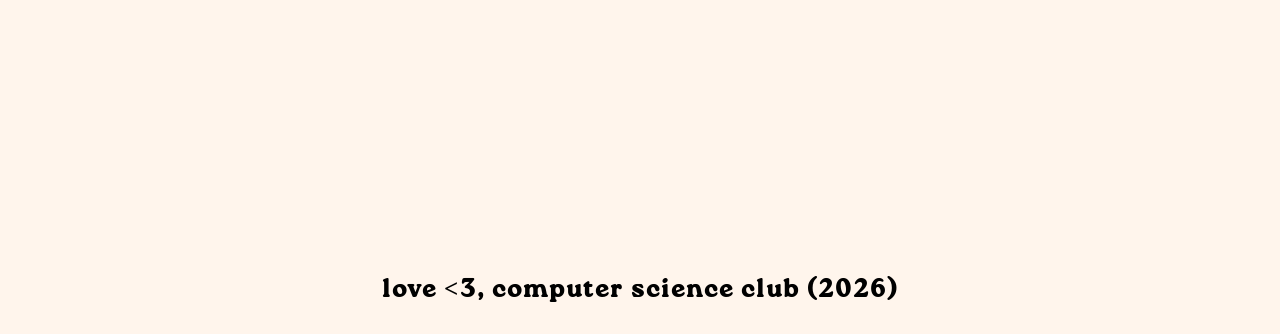
==== commit 3e878f12: "im trying to fix the school computer size" ====
--- a/index.html
+++ b/index.html
@@ -17,7 +17,7 @@
             <ul>
                 <li> <a href="index.html#home"><img style="height: 65px; width: auto;"  src="assets/logo.png" ></a></li>
                 <li><a href="index.html#home"><h2>home</h2></a></li>
-                <li><a href="notes.html"><h2>find your name!</h2></a></li>
+                <li><a href="notes.html"><h2>click to find your name!</h2></a></li>
             </ul>
 
         </nav>
--- a/style.css
+++ b/style.css
@@ -374,4 +374,54 @@
     }
 
 
-}+}
+
+@media only screen and (min-width: 1800px) and (max-width:2000px) {
+    * {
+        zoom: 110%;
+    }
+    .centered-bottom-text { 
+        transform: translate(-3%, -500%) rotate(-1deg);
+    }
+
+    h4 {
+        font-size: 4rem;
+    }
+
+    h3 {
+        font-size: 90px;
+    }
+
+    .instructions {
+        transform: rotate(-3deg) translate(-12%, -310%);
+    }
+
+    h1 {
+        font-size: 230px;
+    }
+
+    h2 {
+        font-size: 50px;
+    }
+
+    p {
+        font-size:2.5rem;
+    }
+
+    .note-text {
+        width: 58%;
+        transform: translate(48%, -232%);
+    }
+
+    .note-name {
+        transform: translate(48%, -410%);
+    }
+
+    button {
+        font-size: 25px;
+    }
+
+    input {
+        font-size: 23px;
+    }
+}
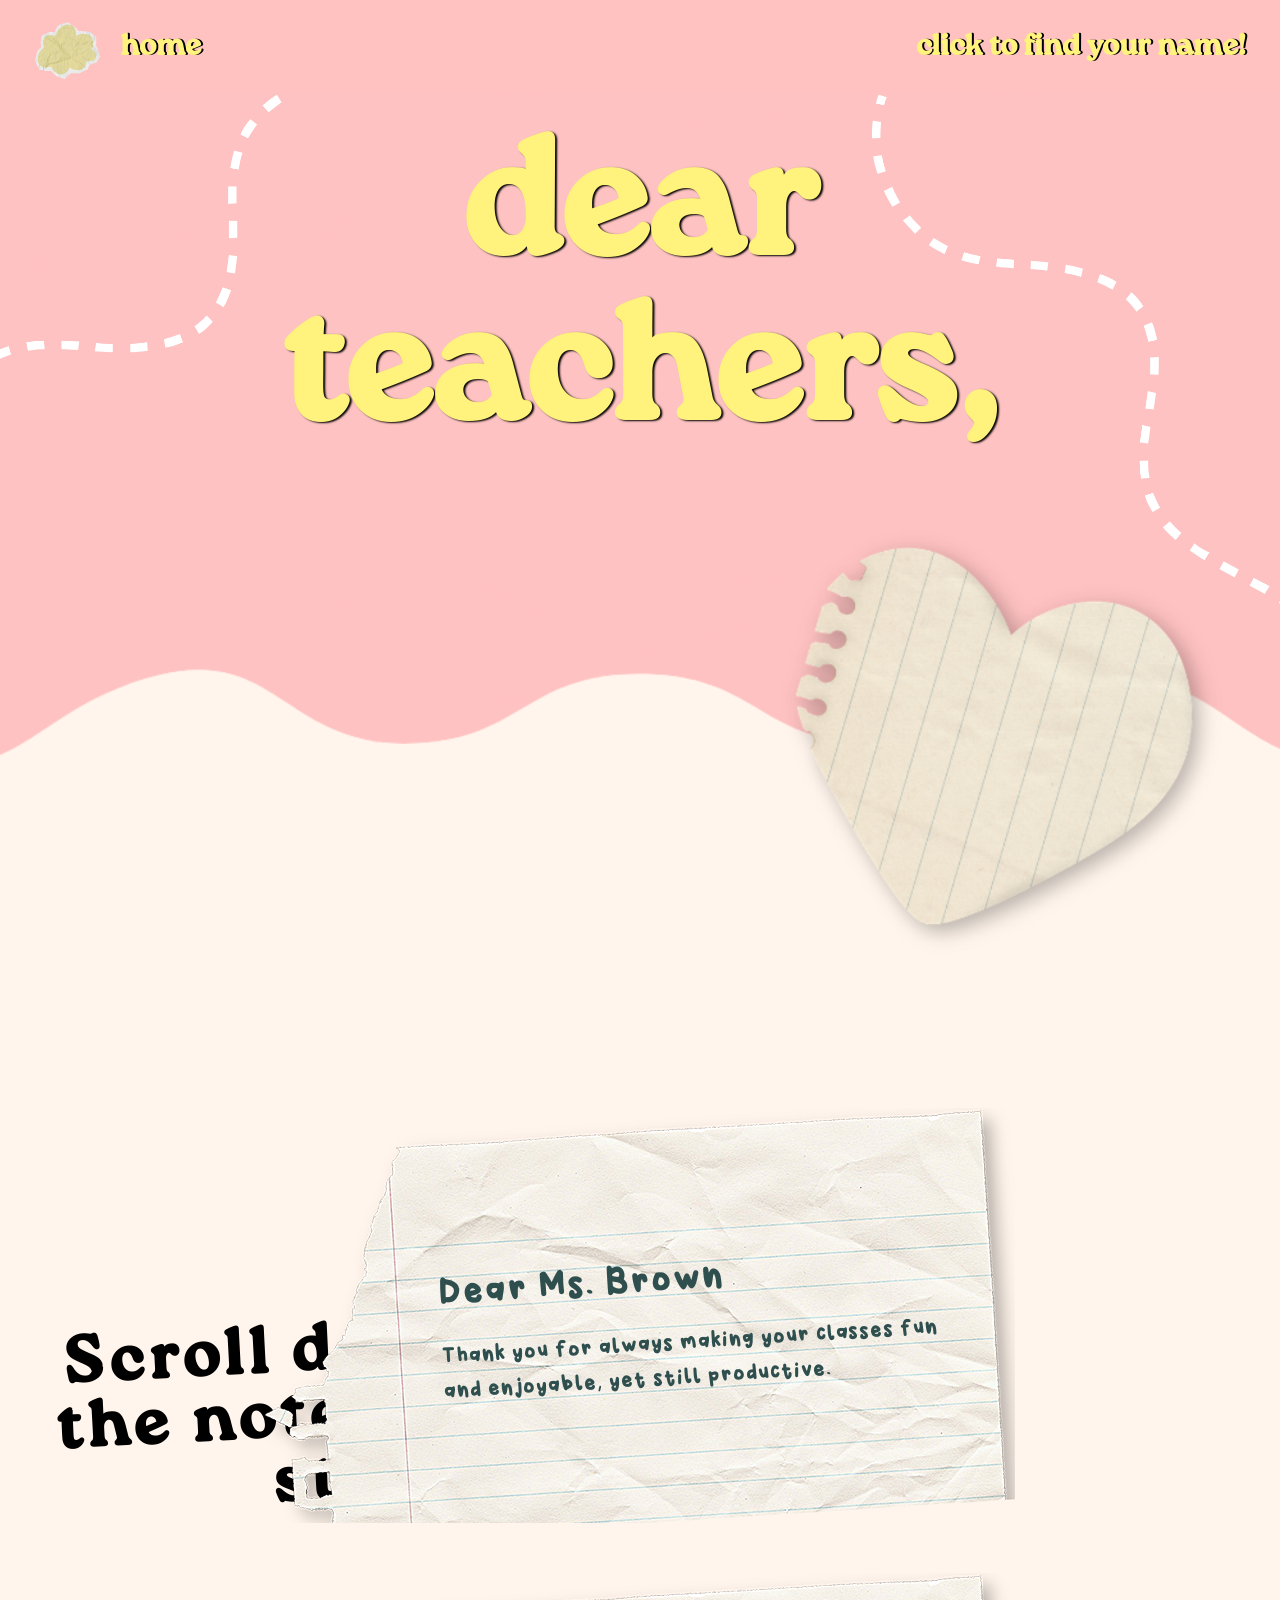
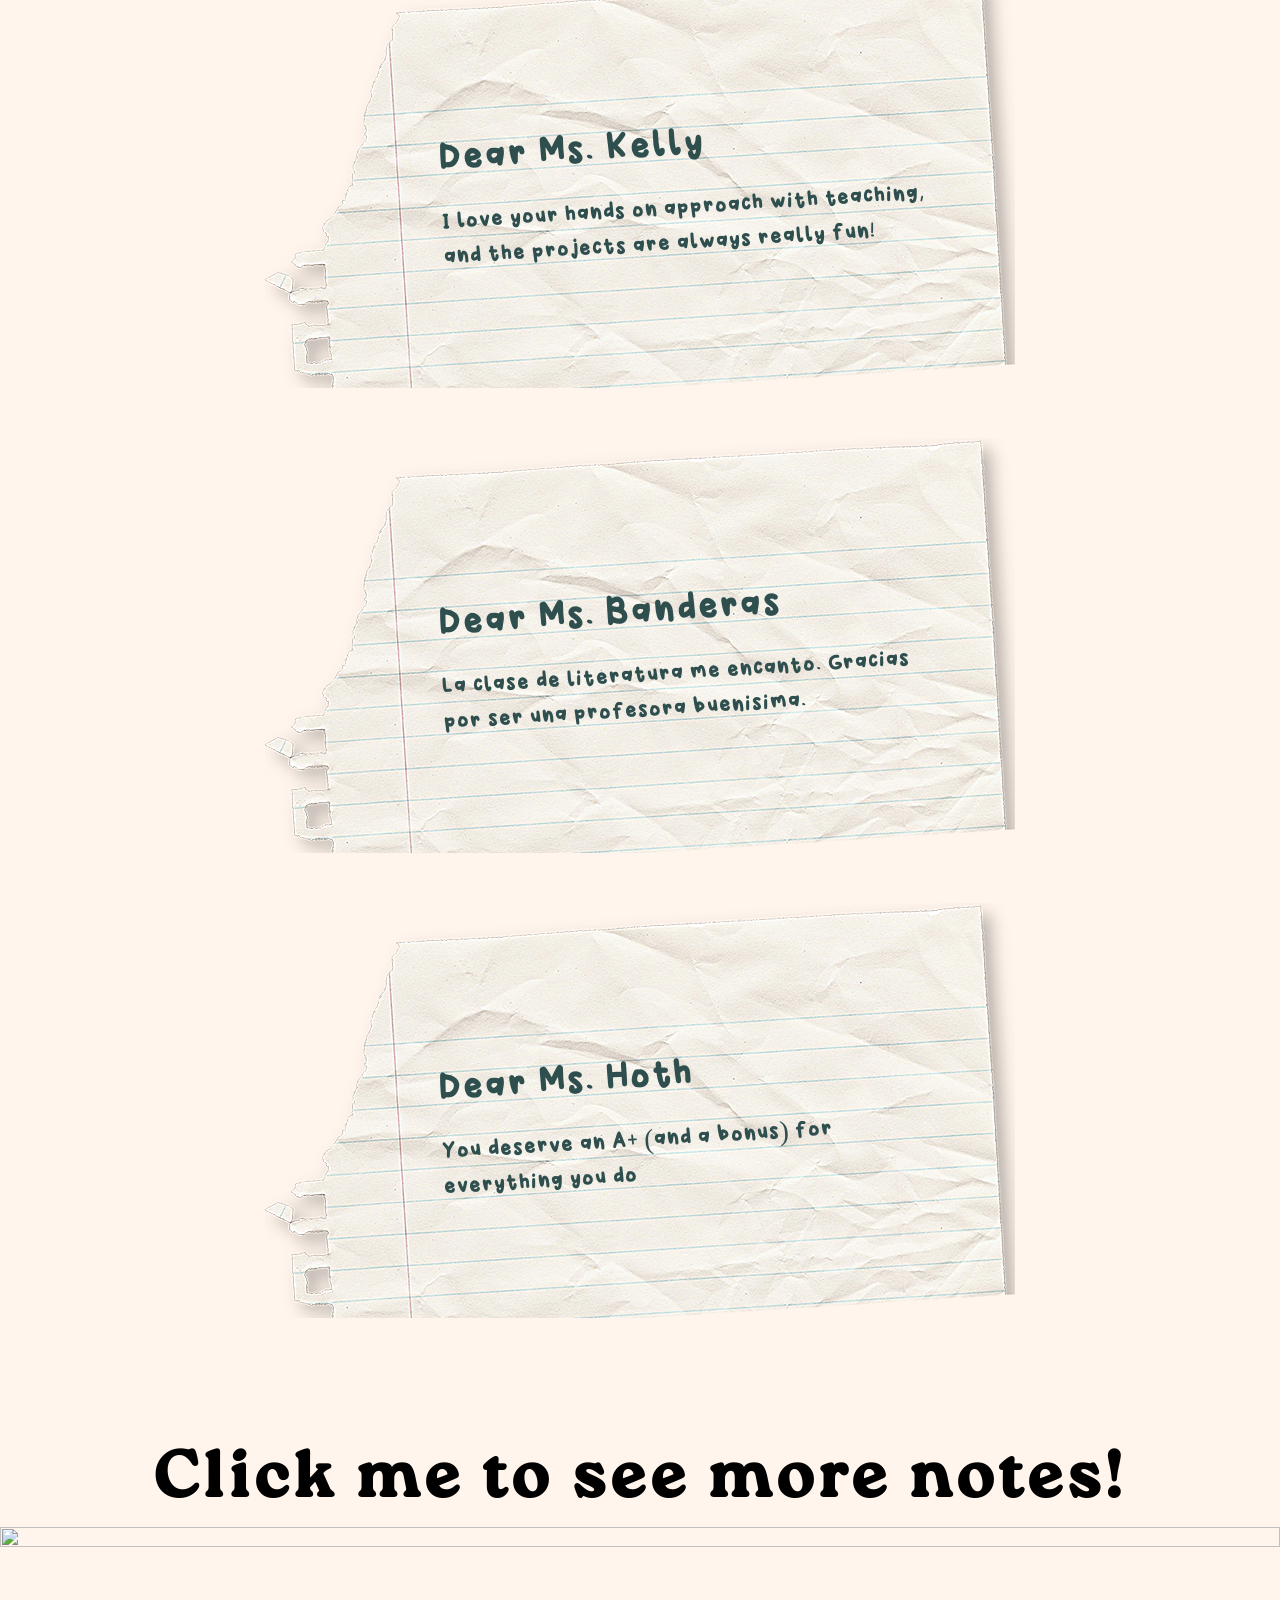
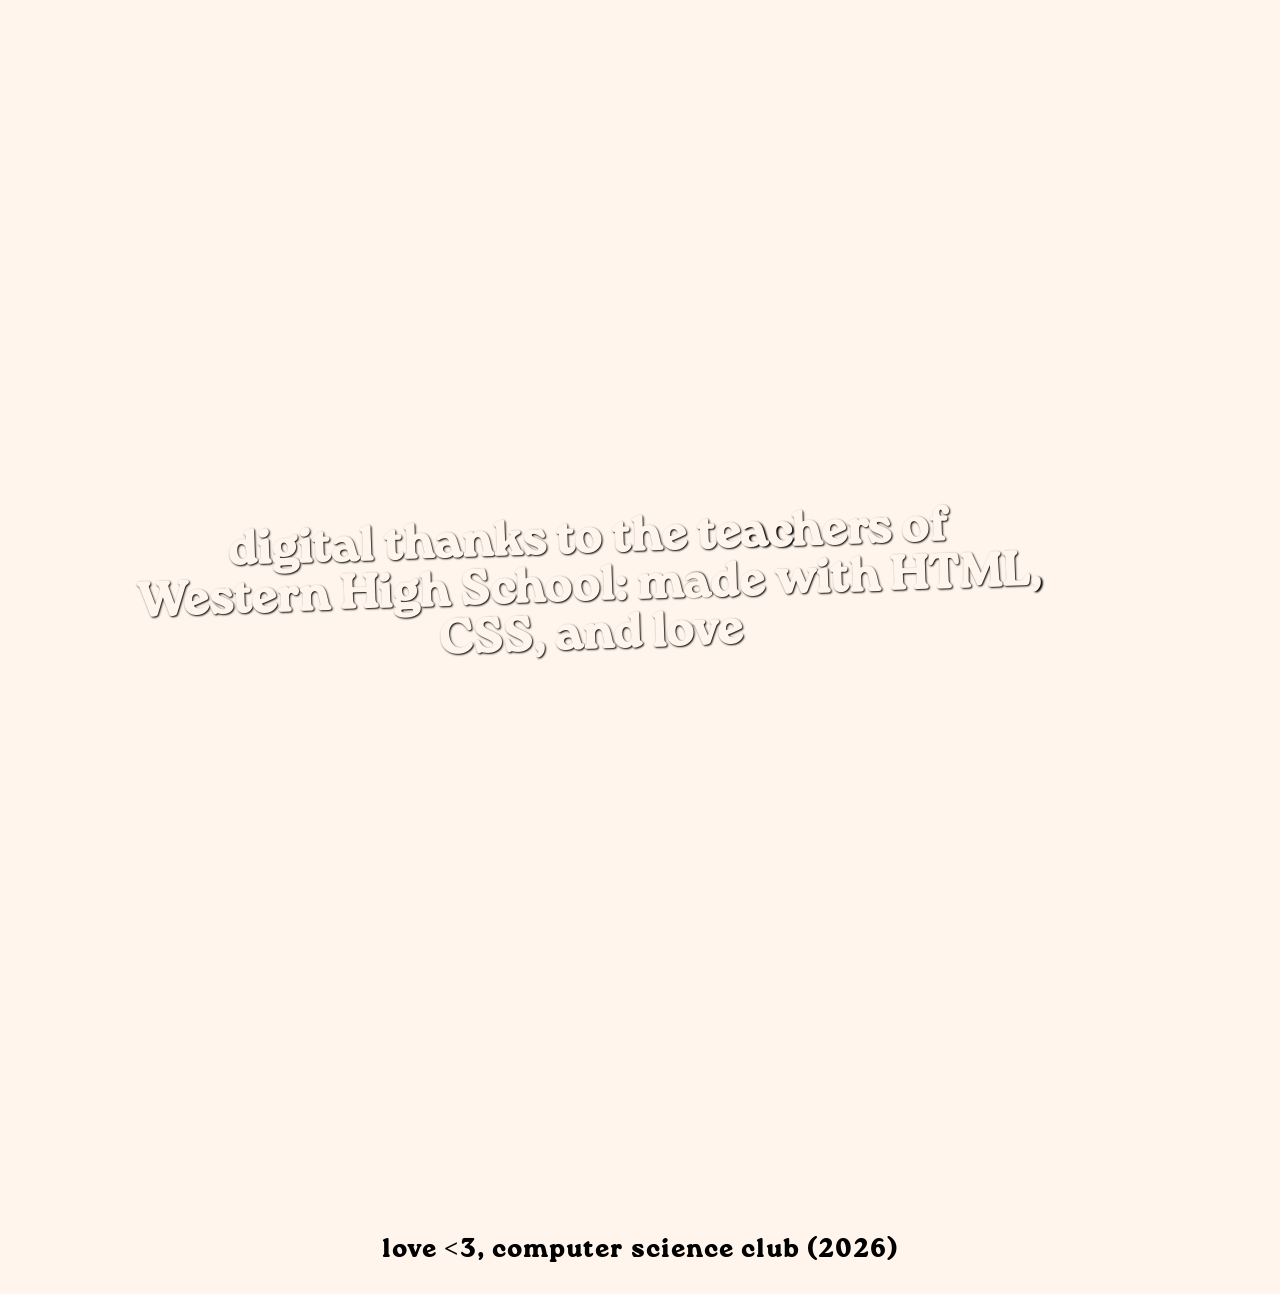
==== commit bd80d217: "Fixed Home Page a bit :/" ====
--- a/index.html
+++ b/index.html
@@ -43,44 +43,49 @@
     <section>
             <div class="notes-container">
                 <div class="note">
-                    <a><img src="assets/paper.png"></a>
-                    <div class="note-name">
-                        <p><b></b>Dear Ms. Brown</p>
-                    </div>
-                    <div class="note-text">
-                        <p></b><br> <br> <br>Thank you for always making your classes fun and enjoyable, yet still productive. </p>
+                    <div class="note-interior">
+                        <div class="note-name">
+                            <p>Dear Ms. Brown</p>
+                        </div>
+                        <div class="note-text">
+                            <p>Thank you for always making your classes fun and enjoyable, yet still productive. </p>
+                        </div>
                     </div>
                 </div>
                 
                 <div class="note">
-                    <a><img src="assets/paper.png"></a>
-                    <div class="note-name">
-                        <p><b></b>Dear Ms. Kelly</p>
-                    </div>
-                    <div class="note-text">
-                        <p></b><br> <br> <br> I love your hands on approach with teaching, and the projects are always really fun!</p>
+                    <div class="note-interior">
+                        <div class="note-name">
+                            <p>Dear Ms. Kelly</p>
+                        </div>
+                        <div class="note-text">
+                            <p>I love your hands on approach with teaching, and the projects are always really fun!</p>
+                        </div>
                     </div>
                 </div>
 
                 <div class="note">
-                    <a><img src="assets/paper.png"></a>
-                    <div class="note-name">
-                        <p><b></b>Dear Ms. Banderas</p>
-                    </div>
-                    <div class="note-text">
-                        <p></b><br> <br> <br> La clase de literatura me encanto. Gracias por ser una profesora buenisima.</p>
+                    <div class="note-interior">
+                        <div class="note-name">
+                            <p>Dear Ms. Banderas</p>
+                        </div>
+                        <div class="note-text">
+                            <p>La clase de literatura me encanto. Gracias por ser una profesora buenisima.</p>
+                        </div>
                     </div>
                 </div>
 
                 <div class="note">
-                    <a><img src="assets/paper.png"></a>
-                    <div class="note-name">
-                        <p><b></b>Dear Ms. Hoth</p>
-                    </div>
-                    <div class="note-text">
-                        <p><br> <br> <br> <br> You deserve an A+ (and a bonus) for everything you do</p>
+                    <div class="note-interior">
+                        <div class="note-name">
+                            <p>Dear Ms. Hoth</p>
+                        </div>
+                        <div class="note-text">
+                            <p>You deserve an A+ (and a bonus) for everything you do</p>
+                        </div>
                     </div>
                 </div>
+               
                 </div>
         </section>
 
--- a/style.css
+++ b/style.css
@@ -75,7 +75,8 @@
     margin: 0;
     padding: 0;
     background: var(--secondary-color);
-    width: 100vw;
+    /* width: 100vw; */
+    width: 100%;
     overflow-x: hidden;
     position: absolute;
 }
@@ -148,13 +149,19 @@
     width: 100%;
     min-height: 100vh;
     /*height: 20000px;*/
-    grid-template-columns: 1fr 1fr;
+    grid-template-columns: 1fr;
     align-items: start;
     grid-auto-rows: minmax(0px, auto);
-    gap: 5em;
+    /* gap: 5em; */
     /*grid-template-rows: repeat(auto-fill, minmax(500px, 3fr));*/
     margin: 4em 0;
 
+}
+
+@media (min-width: 1500px) {
+    .notes-container {
+        grid-template-columns: 1fr 1fr;
+    }
 }
 
 .notes-container img{
@@ -165,24 +172,33 @@
 }
 
 .note {
-    display: grid;
+    /* display: grid;
     grid-template-rows: 1fr 1fr;
     margin: 0;
     padding: 0;
     aspect-ratio: 16/7;
     min-width: 0;
-    min-height: 1vw;
-    
-}
-
-.note:hover{
+    min-height: 1vw; */
+    background-image: url('assets/paper-750.png');
+    background-position: top left;
+    background-size: auto;
+    background-repeat: no-repeat;
+    background-color: transparent;
+    display: table;
+    width: 750px;
+    height: 415px;
+    position: relative;
+    margin: 0 auto 50px auto;
+}
+
+/* .note:hover{
     transition: 100ms ease;
     transform: rotate(-2deg);
-}
-
-.note:not(:hover){
-    transition: 100ms ease;
-}
+} */
+
+/* .note:not(:hover){
+    transition: 100ms ease;
+} */
 
 input {
     font-family: 'roca','Times New Roman', Times, serif;
@@ -208,38 +224,100 @@
     scale: 1.05;
 }
 
+.note-interior {
+    /* position: relative; */
+    position: absolute;
+    margin: 0;
+    width: 600px;
+    /* background-color: black; */
+    transform: rotate(-3.5deg);
+    left: 175px;
+    top: 141px;
+    max-width: 500px;
+}
+
 .note-name {
-    position: relative;
+    /* position: relative; */
     /*top:-50%; */
-    width:60%;
+    width:90%;
     /*right: -50%; */
-    transform: translate(48%, -380%);
-    font-size: 2rem;
+    /* transform: translate(48%, -380%); */
+    font-size: 3rem;
     text-align: left;
     align-self:first baseline;
-    margin: 4rem;
+    /* margin: 4rem; */
+    margin: 0 0 1rem 0;
+}
+.note-name p {
+    margin: 0;
 }
 
 .note-text {
-    position: relative;
+    /* position: relative; */
     /*top:-50%; */
-    width:60%;
+    width:100%;
     /*right: -50%; */
-    transform: translate(48%, -282%);
+    /* transform: translate(48%, -282%); */
     font-size: 1.75rem;
     text-align: left;
     line-height: .8;
 
 }
 
-p {
+.note-interior p {
     font-family:'winkle','Times New Roman', Times, serif;
-    transform: rotate(-3.5deg);
+    /* transform: rotate(-3.5deg); */
     color: darkslategrey;
-
-}
-
-.see-more h3:hover {
+    display: inline;
+    margin: 0;
+    font-size: 1em;
+    line-height: 1.25em;
+
+}
+
+@media (max-width: 770px) {
+    .notes-container {
+        margin: 2rem 0;
+        padding: 0 12px;
+        box-sizing: border-box;
+    }
+
+    .note {
+        width: min(350px, calc(100vw - 24px));
+        height: auto;
+        aspect-ratio: 750 / 415;
+        background-image: url('assets/paper-350.png');
+        background-size: 100% auto;
+        background-position: top left;
+        
+    }
+
+    .note-interior {
+        left: 23.333%;
+        top: 33.976%;
+        width: 66.667%;
+        max-width: 66.667%;
+        transform: rotate(-3.5deg);
+    }
+
+    .note-name {
+        font-size: clamp(1rem, 4.2vw, 1.4rem);
+        margin: 0 0 0.35rem 0;
+    }
+
+    .note-text {
+        font-size: clamp(0.69rem, 2.45vw, 0.82rem);
+        line-height: 1.2;
+    }
+
+    .note-interior p {
+        line-height: 1.2;
+    }
+}
+
+/* */
+
+/* .see-more h3:hover {
     text-decoration: underline;
     text-decoration-color: var(--third-color);
     text-decoration-thickness: 6px;
@@ -250,7 +328,7 @@
 .see-more h3:not(:hover) {
     transition: 100ms ease;
     scale: 1;
-}
+} */
 
 .bottom {
     object-fit: cover;
@@ -270,28 +348,28 @@
 #img-1 {
     transform: translate(-26%, -235%) scale(.5);
 }
-#img-1:hover {
+/* #img-1:hover {
     transition: 100ms ease;
     scale: 1.005;
-}
+} */
 
 #img-2 {
     transform: translate(1%, -150%) scale(.5);
 }
-#img-2:hover {
+/* #img-2:hover {
     transition: 100ms ease;
     scale: 1.005;
 
-}
+} */
 
 #img-3 {
     transform: translate(29%, -335%) scale(.5);
 }
-#img-3:hover {
+/* #img-3:hover {
     transition: 100ms ease;
     scale: 1.005;
 
-}
+} */
 
 h4 {
     font-size: 3rem;
@@ -310,118 +388,3 @@
     color: var(--black);
     text-shadow: 1px 1px 2px var(--black);
 }
-
-@media only screen and (min-width: 0px) and (max-width:1024px) {
-    h1 {
-        font-size: 8rem;
-    }
-
-    h2 {
-        font-size: 3.5rem;
-    }
-
-    h3 {
-        font-size: 3rem;
-    }
-
-    nav ul {
-        gap: 1em;
-    }
-
-    .note-text {
-        font-size: 2.5rem;
-        width: 60%;
-        transform: translate(48%, -253%);
-    }
-
-    .notes-container {
-        grid-template-columns: repeat(1, 1fr);
-        grid-template-rows: repeat(autofill, 1fr);
-        min-height: 100vh;
-    }
-
-    .instructions {
-        transform: rotate(-3deg) translate(-8%, -580%);
-        font-size: .1rem;
-    }
-
-    input {
-        font-size: 1.25rem;
-    }
-
-    button {
-        font-size: 1.25rem;
-    }
-
-    .note-name {
-        position: relative;
-    /*top:-50%; */
-        width:60%;
-        /*right: -50%; */
-        transform: translate(48%, -420%);
-        font-size: 2.5rem;
-        text-align: left;
-        align-self:first baseline;
-        margin: 4rem;
-    }
-
-    h4 {
-        font-size: 2.25rem;
-    }
-
-    .centered-bottom-text {
-        transform: translate(-3%, -450%) rotate(-1deg);
-    }
-
-
-}
-
-@media only screen and (min-width: 1800px) and (max-width:2000px) {
-    * {
-        zoom: 110%;
-    }
-    .centered-bottom-text { 
-        transform: translate(-3%, -500%) rotate(-1deg);
-    }
-
-    h4 {
-        font-size: 4rem;
-    }
-
-    h3 {
-        font-size: 90px;
-    }
-
-    .instructions {
-        transform: rotate(-3deg) translate(-12%, -310%);
-    }
-
-    h1 {
-        font-size: 230px;
-    }
-
-    h2 {
-        font-size: 50px;
-    }
-
-    p {
-        font-size:2.5rem;
-    }
-
-    .note-text {
-        width: 58%;
-        transform: translate(48%, -232%);
-    }
-
-    .note-name {
-        transform: translate(48%, -410%);
-    }
-
-    button {
-        font-size: 25px;
-    }
-
-    input {
-        font-size: 23px;
-    }
-}
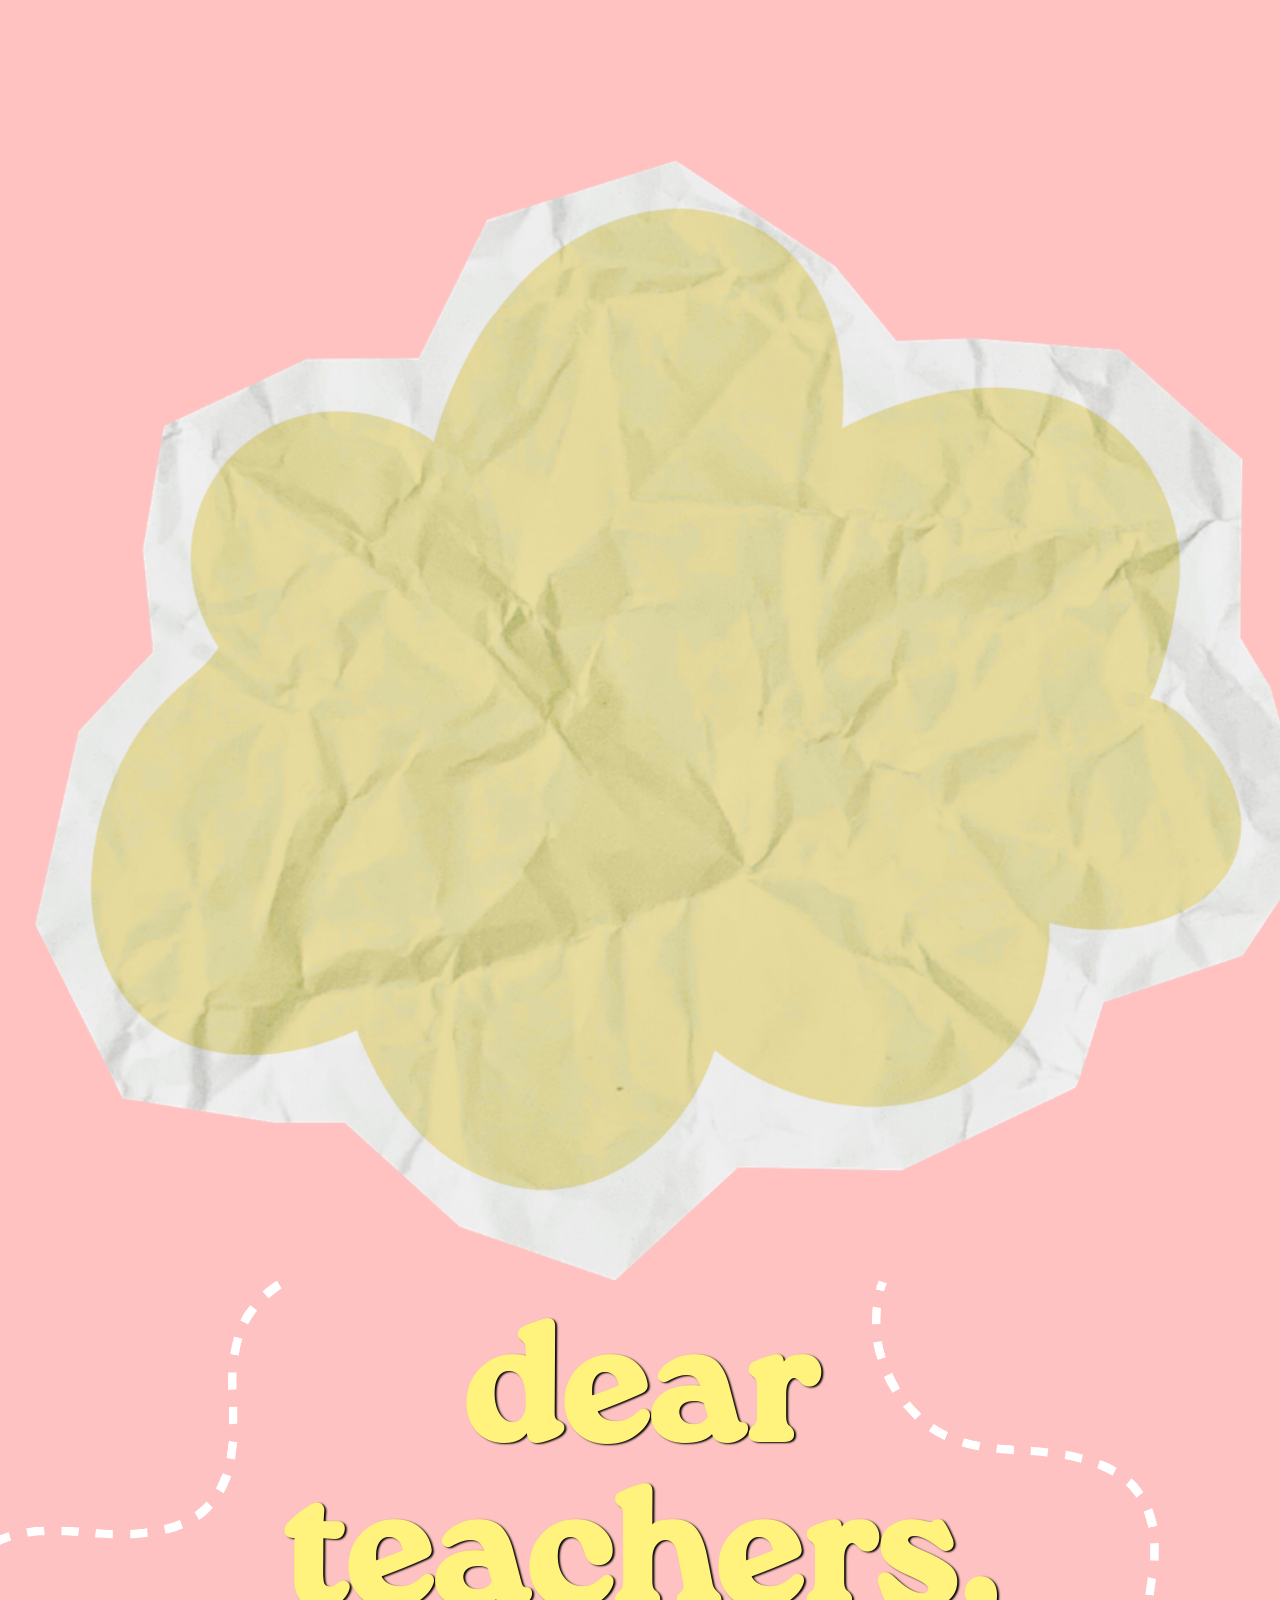
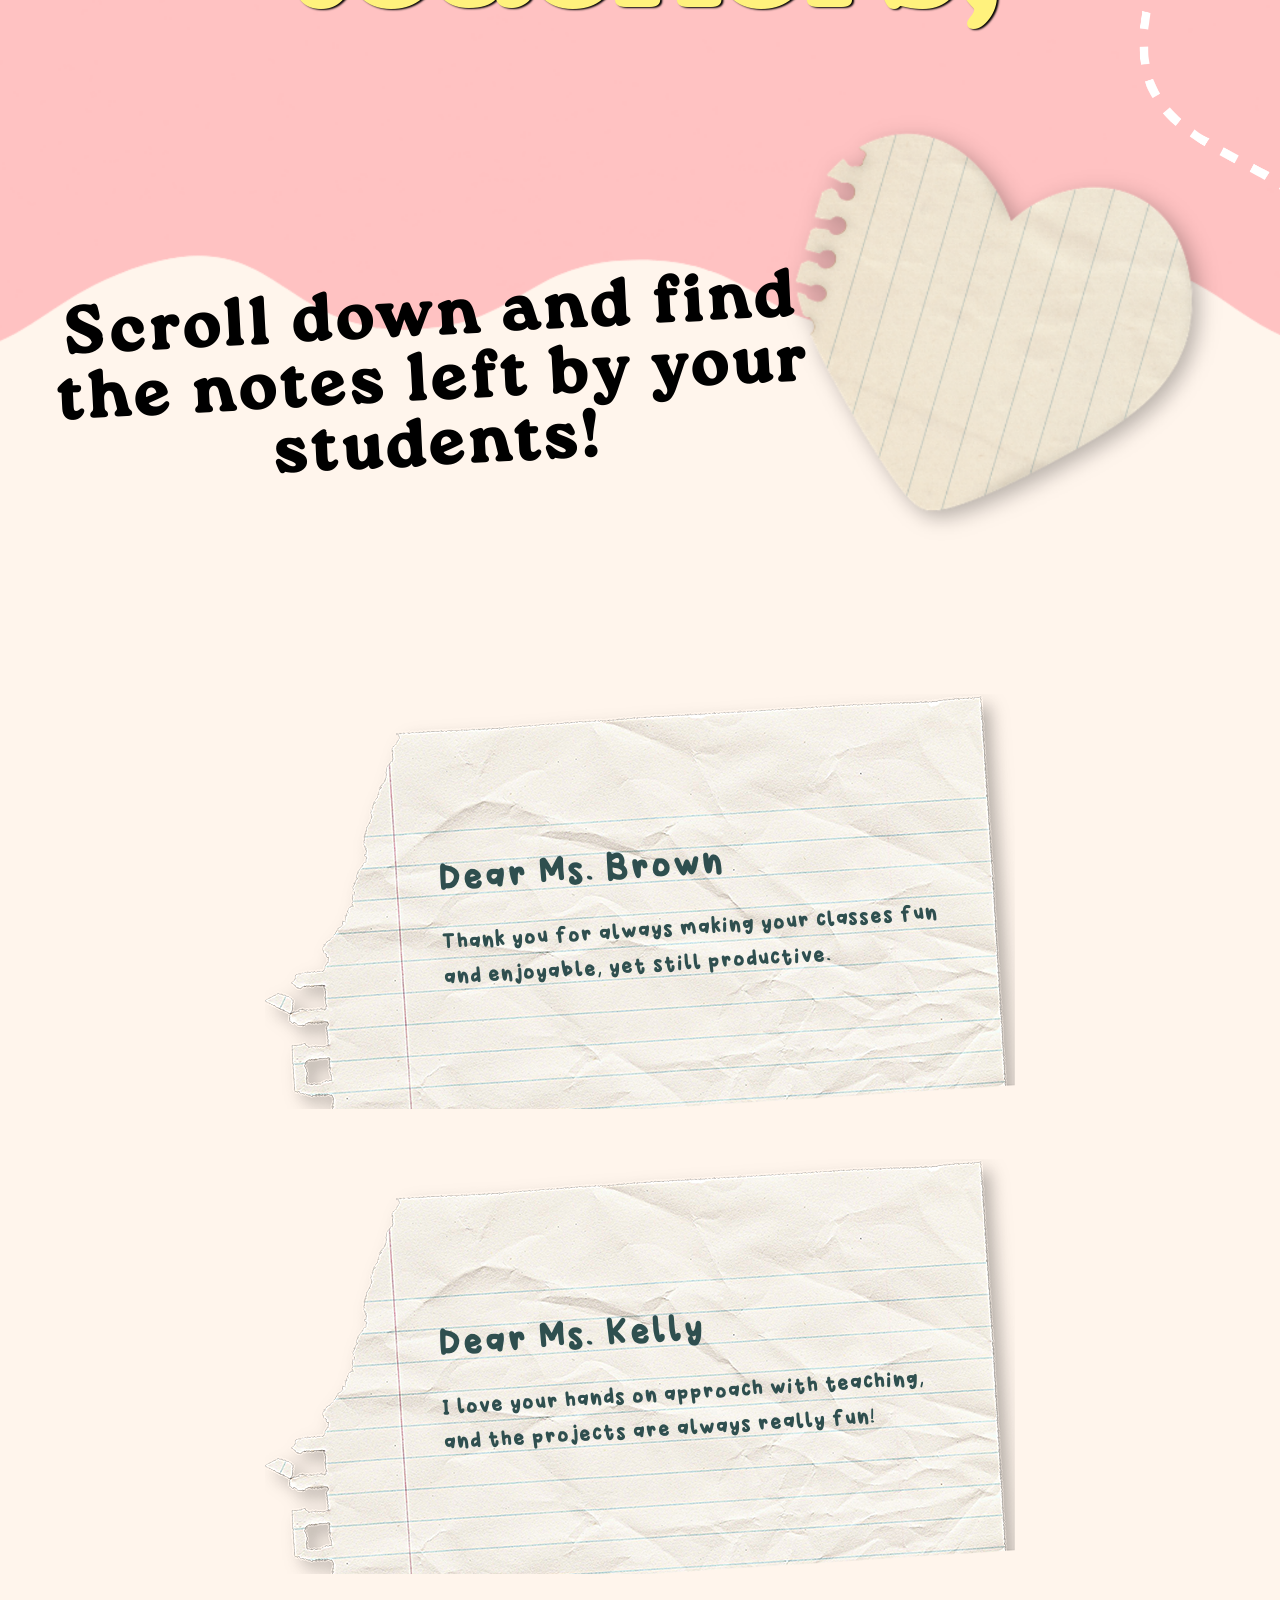
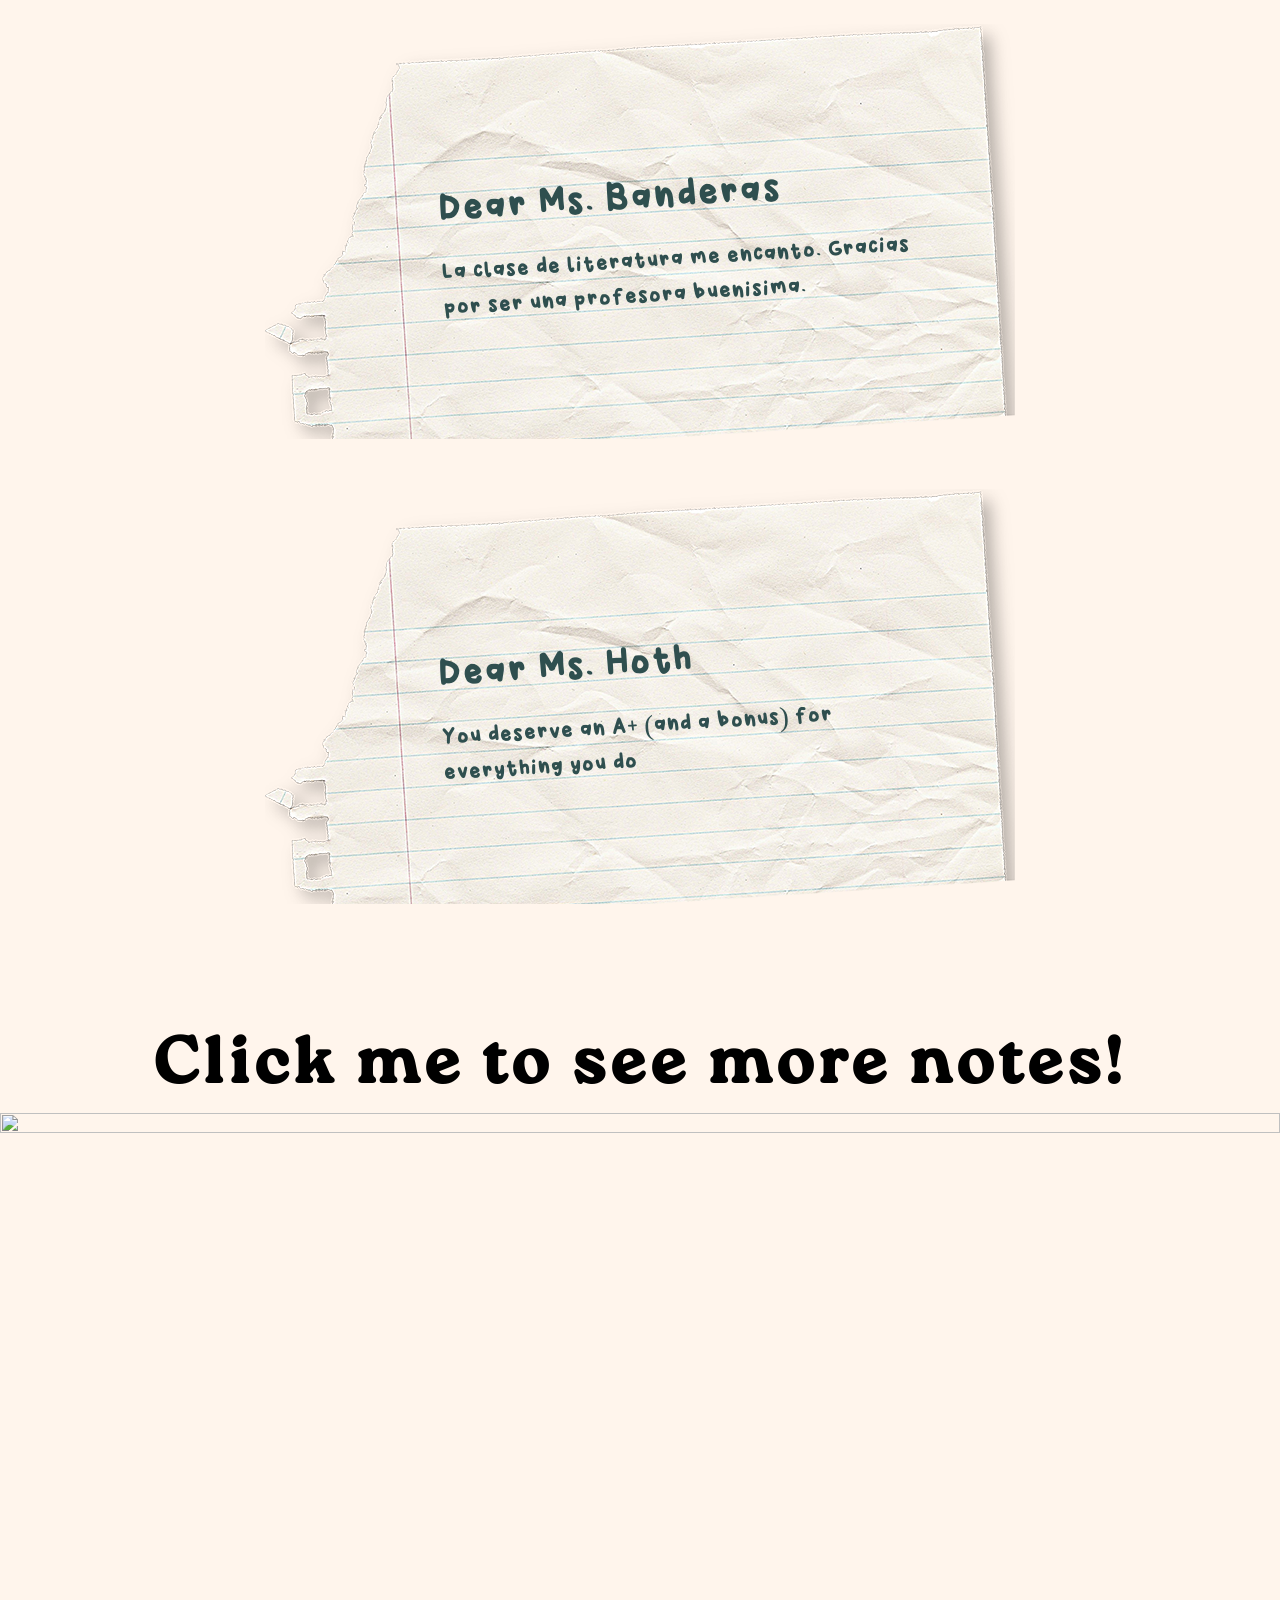
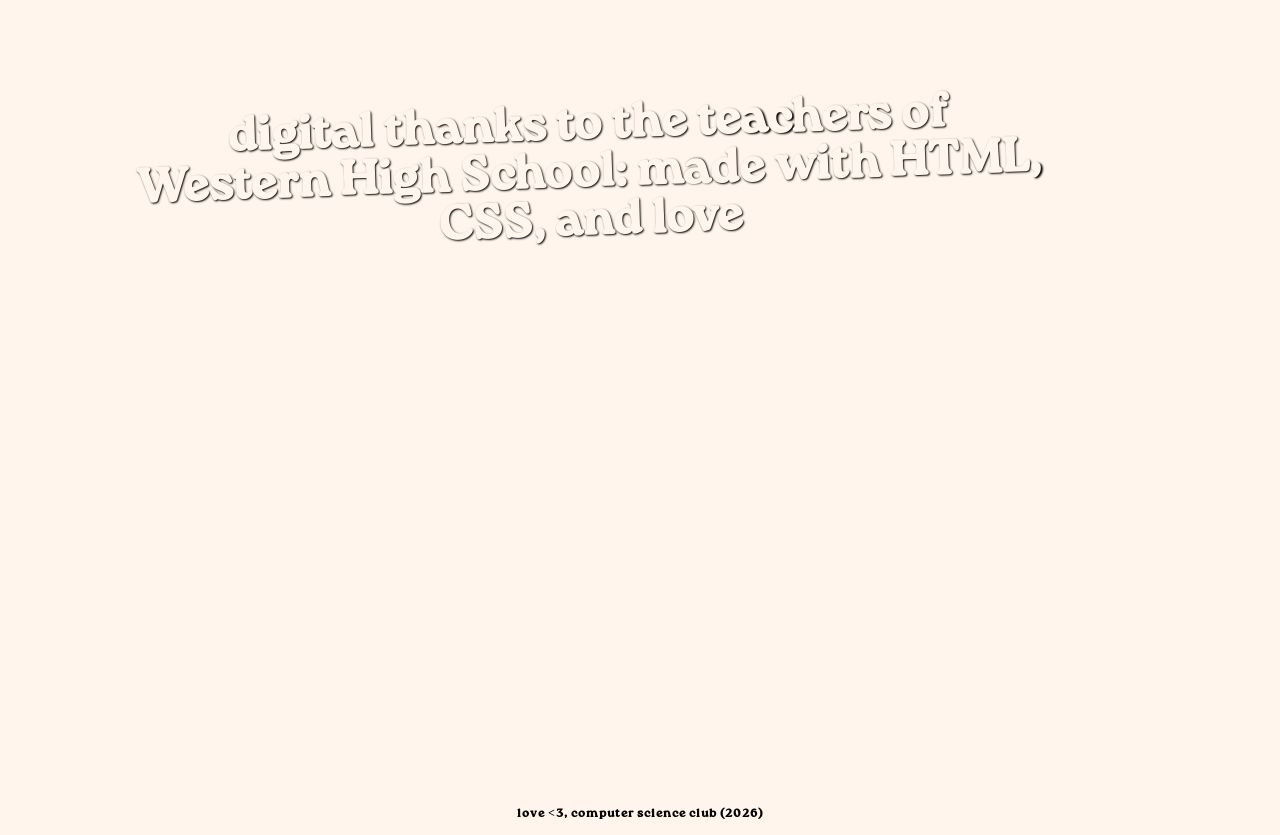
==== commit bd19208f: "fixed layout for screen" ====
--- a/index.html
+++ b/index.html
@@ -6,6 +6,7 @@
     <link rel="stylesheet" href="style.css">
     <meta charset="UTF-8">
     <link rel="icon" type="image/png" href="assets/logo.png">
+    <meta name="viewport" content="width=device-width, initial-scale=1.0">
 
     <!--Ideas: NEED to resize for phones, see more button to not clutter home pageCOMPLETE, passive animation for title text, search teachers change to see more notesCOMPLETE-->
 
@@ -15,9 +16,9 @@
     <header id="#home">
         <nav>
             <ul>
-                <li> <a href="index.html#home"><img style="height: 65px; width: auto;"  src="assets/logo.png" ></a></li>
+                <li> <a href="index.html#home"><img src="assets/logo.png" ></a></li>
                 <li><a href="index.html#home"><h2>home</h2></a></li>
-                <li><a href="notes.html"><h2>click to find your name!</h2></a></li>
+                <li><a href="notes.html"><h2>click & find your name!</h2></a></li>
             </ul>
 
         </nav>
@@ -107,7 +108,7 @@
     
 
     <footer>
-        <h3 style="text-align: center; font-size: 25px;">love <3, computer science club (2026)</h3>
+        <h3 style="text-align: center; font-size: 12px;">love <3, computer science club (2026)</h3>
     </footer>
     
 
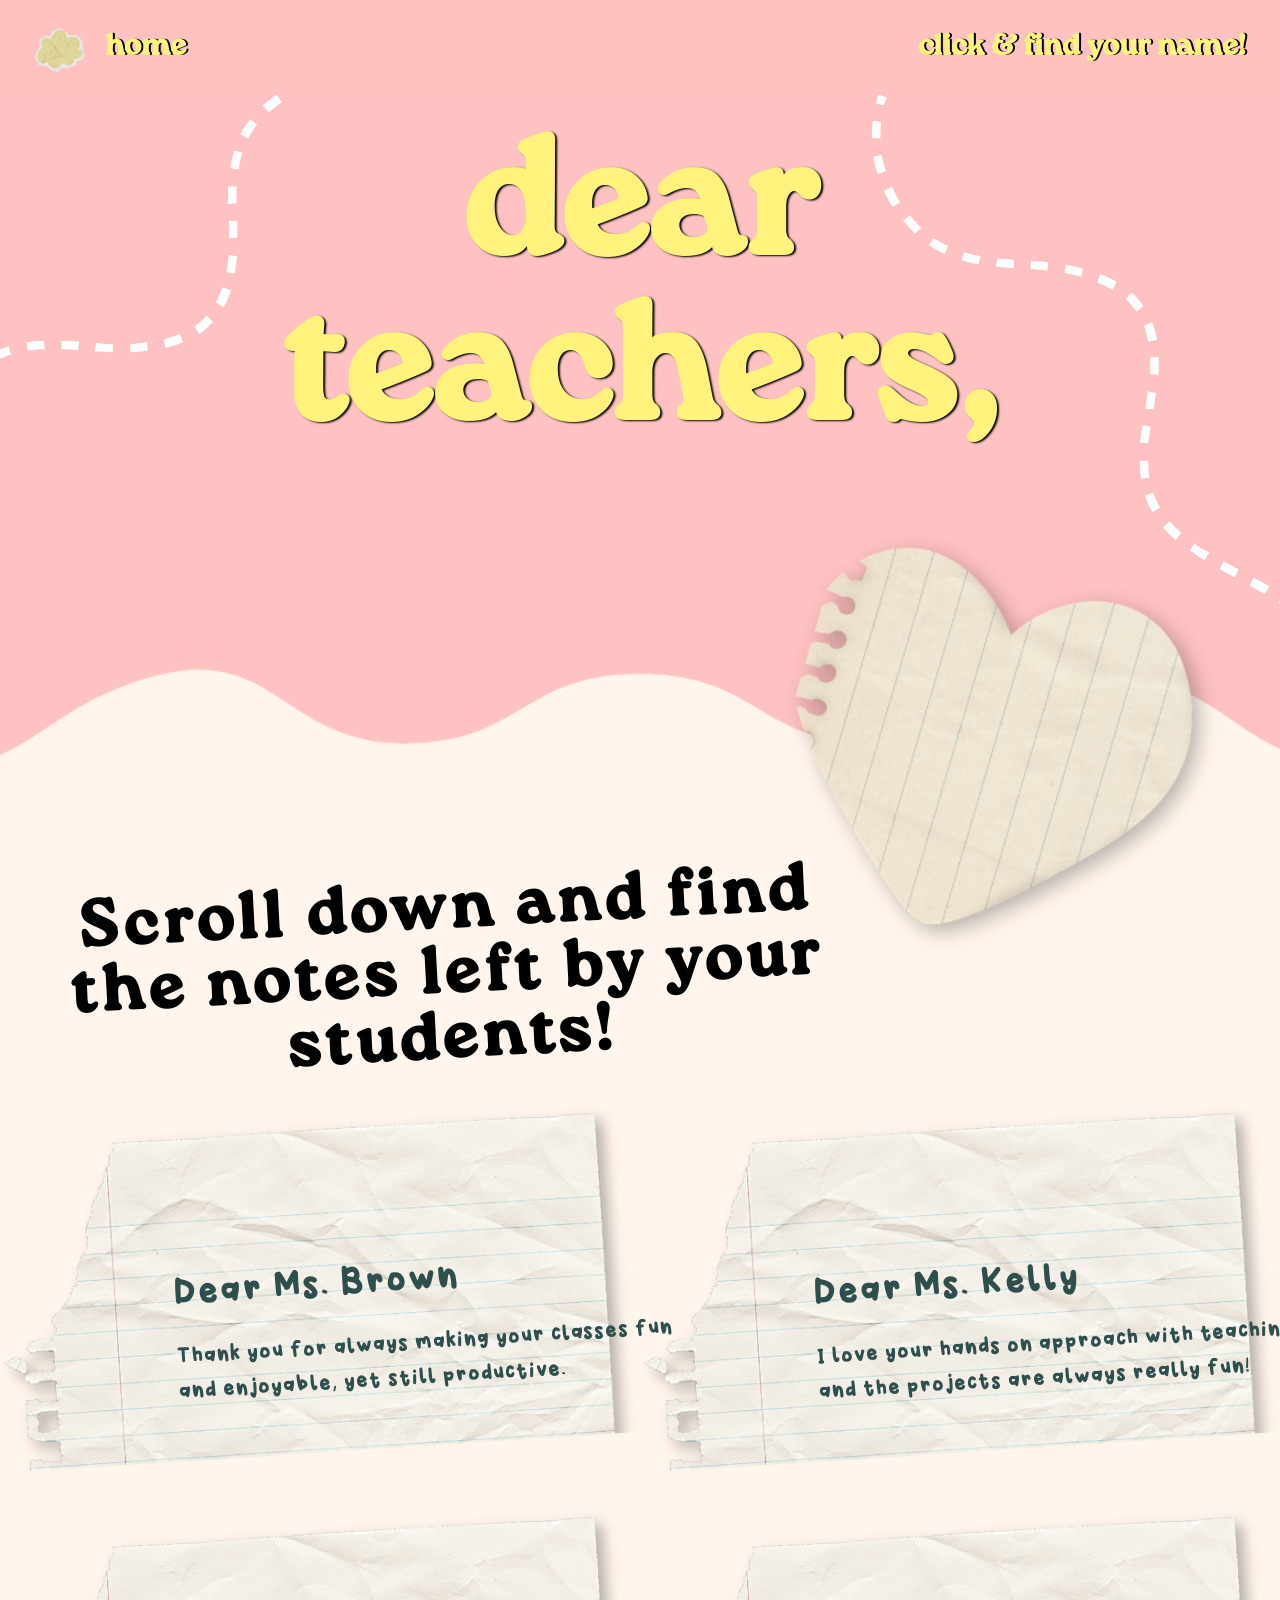
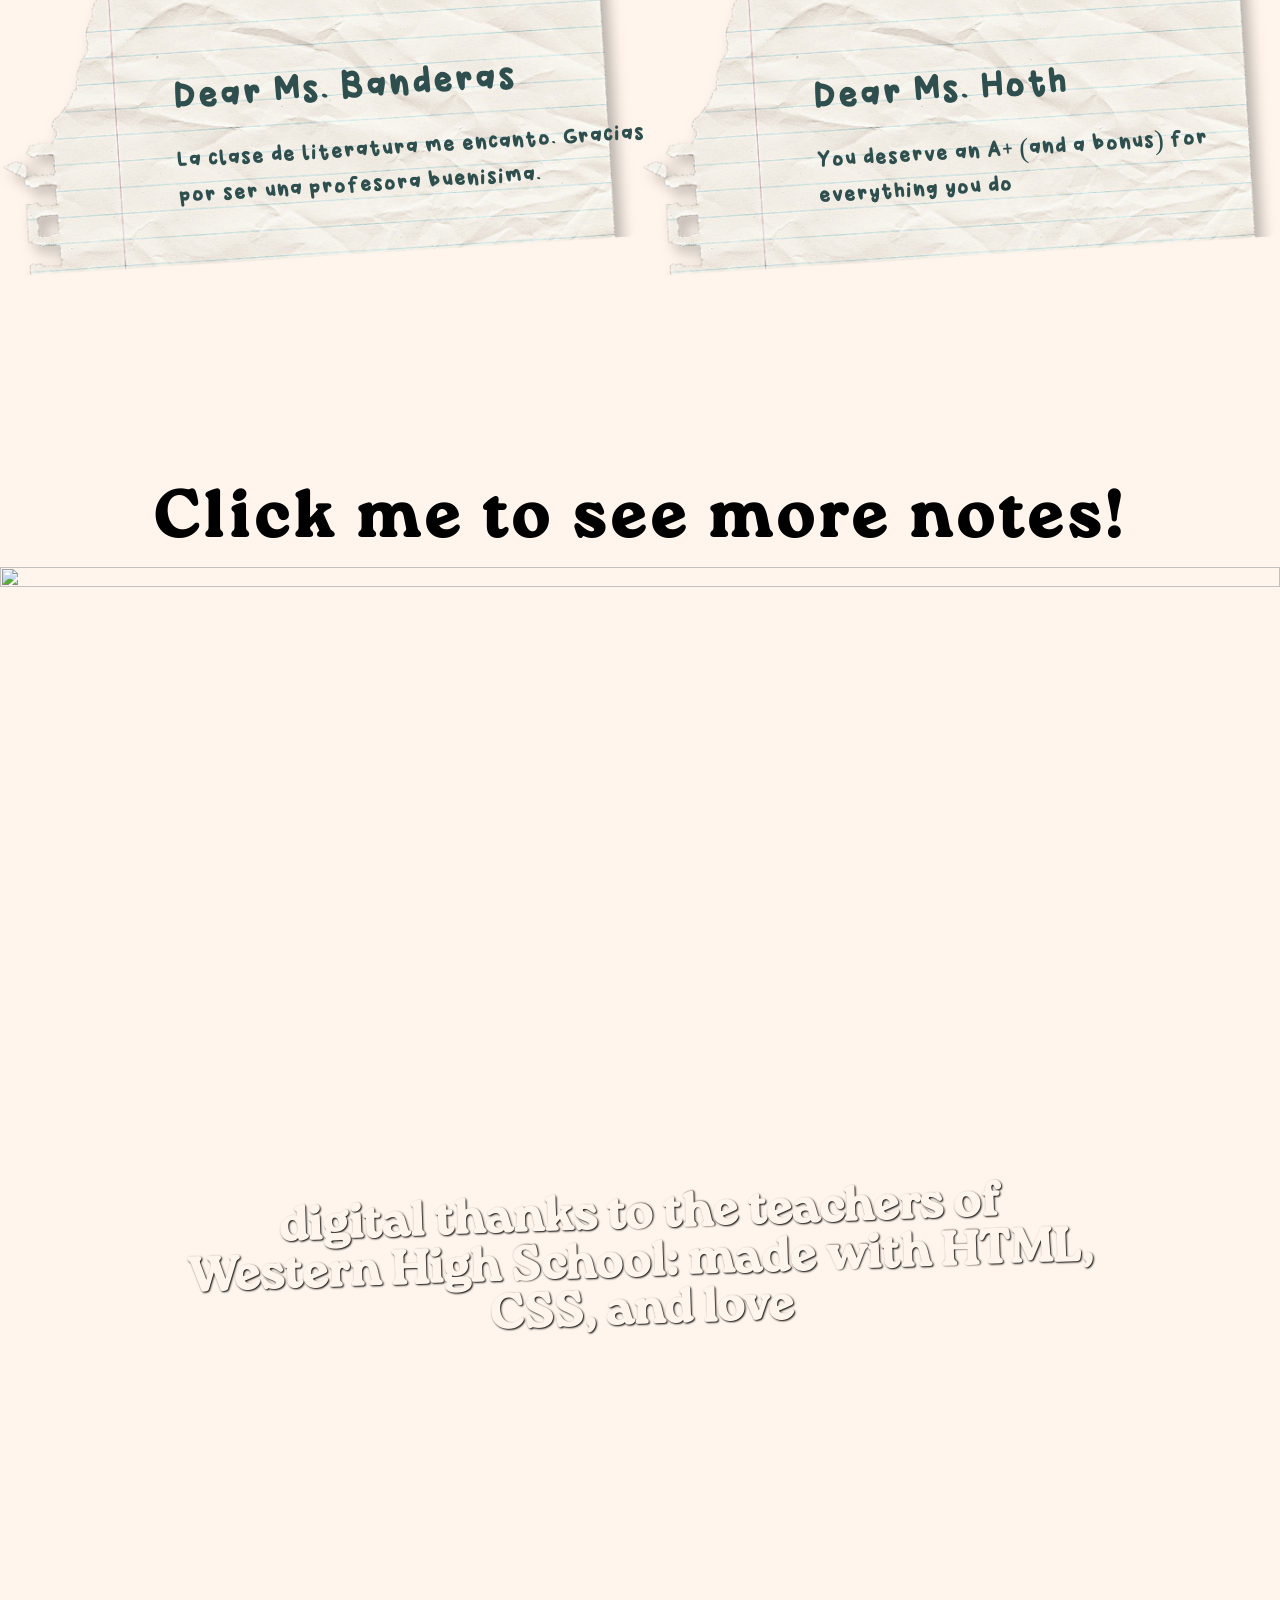
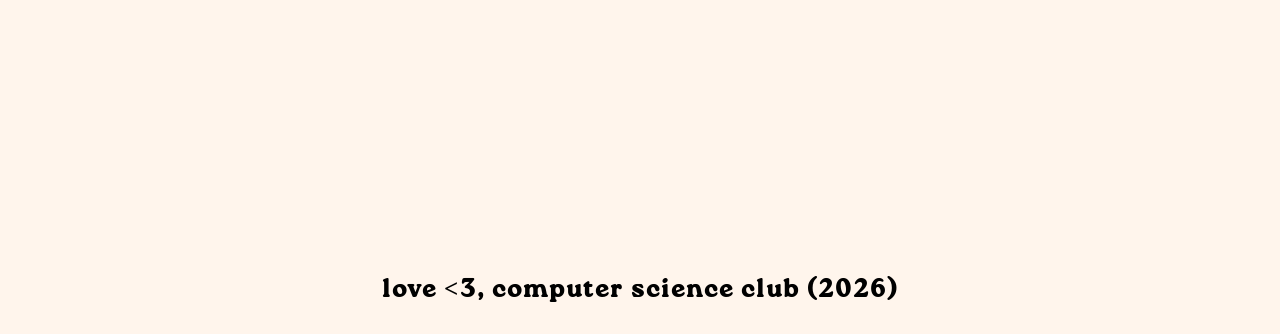
==== commit 9f196628: "Hopefully finished with layout" ====
--- a/index.html
+++ b/index.html
@@ -108,7 +108,7 @@
     
 
     <footer>
-        <h3 style="text-align: center; font-size: 12px;">love <3, computer science club (2026)</h3>
+        <h3 style="text-align: center;">love <3, computer science club (2026)</h3>
     </footer>
     
 
--- a/style.css
+++ b/style.css
@@ -45,6 +45,11 @@
     scale: 1.05;
 }
 
+li img {
+    height: 50px;
+    width: auto;
+}
+
 a {
     text-decoration: none;
 }
@@ -135,9 +140,10 @@
 
 .instructions {
     position: absolute;
-    top: 50%;
-    width: 100%;
-    transform: rotate(-3deg) translate(-12%, -310%);
+    top: 23%;
+    left: -15%;
+    width: 100%;
+    transform: rotate(-3deg) /*translate(-12%, -310%)*/;
     text-align: center;
     line-height: 1;
     
@@ -158,11 +164,6 @@
 
 }
 
-@media (min-width: 1500px) {
-    .notes-container {
-        grid-template-columns: 1fr 1fr;
-    }
-}
 
 .notes-container img{
     transform: scale(1);
@@ -179,26 +180,26 @@
     aspect-ratio: 16/7;
     min-width: 0;
     min-height: 1vw; */
-    background-image: url('assets/paper-750.png');
+    background-image: url('assets/paper-700.png');
     background-position: top left;
     background-size: auto;
     background-repeat: no-repeat;
     background-color: transparent;
     display: table;
-    width: 750px;
-    height: 415px;
+    width: 700px;
+    height: 400px;
     position: relative;
     margin: 0 auto 50px auto;
 }
 
-/* .note:hover{
+ .note:hover{
     transition: 100ms ease;
     transform: rotate(-2deg);
-} */
-
-/* .note:not(:hover){
-    transition: 100ms ease;
-} */
+} 
+
+ .note:not(:hover){
+    transition: 100ms ease;
+}
 
 input {
     font-family: 'roca','Times New Roman', Times, serif;
@@ -208,6 +209,8 @@
     font-size: 15px;
     background-color:white;
     color: darkgray;
+    border-style: solid;
+    border-color: dimgray;
 }
 
 button {
@@ -217,6 +220,8 @@
     border-radius: 2em;
     font-size: 18px;
     background-color: var(--secondary-color);
+    border-style: solid;
+    border-color: dimgray;
 }
 
 button:hover {
@@ -268,23 +273,87 @@
     font-family:'winkle','Times New Roman', Times, serif;
     /* transform: rotate(-3.5deg); */
     color: darkslategrey;
-    display: inline;
+    /*display: inline;*/
     margin: 0;
     font-size: 1em;
     line-height: 1.25em;
 
 }
 
-@media (max-width: 770px) {
+/* */
+
+/* .see-more h3:hover {
+    text-decoration: underline;
+    text-decoration-color: var(--third-color);
+    text-decoration-thickness: 6px;
+    transition: 100ms ease;
+    scale: 1.065;
+}
+
+.see-more h3:not(:hover) {
+    transition: 100ms ease;
+    scale: 1;
+} */
+
+.bottom {
+    object-fit: cover;
+    position: relative;
+    display: block;
+    flex-direction: row;
+}
+
+.bottom img {
+    z-index: 1000;
+    margin: 0;
+    vertical-align: bottom;
+    aspect-ratio: 9/9;
+
+}
+
+h4 {
+    font-size: 3rem;
+    margin:0;
+    padding:0;
+    font-family: 'roca','Times New Roman', Times, serif;
+    color: var(--secondary-color)
+}
+
+.centered-bottom-text {
+    position: absolute;
+    width: 100%;
+    bottom: 40%;
+    transform: rotate(-2deg);
+    text-align: center;
+    line-height: 1;
+    color: var(--black);
+    text-shadow: 1px 1px 2px var(--black);
+}
+
+footer h3{
+        font-size: 25px;
+    }
+
+
+
+
+
+
+
+/* */
+@media screen and (max-width: 770px) {
     .notes-container {
         margin: 2rem 0;
         padding: 0 12px;
         box-sizing: border-box;
     }
 
+    h1 {
+        font-size: 50px;
+    }
+
     .note {
         width: min(350px, calc(100vw - 24px));
-        height: auto;
+        height: 200px;
         aspect-ratio: 750 / 415;
         background-image: url('assets/paper-350.png');
         background-size: 100% auto;
@@ -292,6 +361,16 @@
         
     }
 
+    h2 {
+        font-size:15px;
+    }
+
+    nav img {
+        width: 10px;
+        height: auto;
+    }
+
+  
     .note-interior {
         left: 23.333%;
         top: 33.976%;
@@ -313,78 +392,121 @@
     .note-interior p {
         line-height: 1.2;
     }
-}
-
-/* */
-
-/* .see-more h3:hover {
-    text-decoration: underline;
-    text-decoration-color: var(--third-color);
-    text-decoration-thickness: 6px;
-    transition: 100ms ease;
-    scale: 1.065;
-}
-
-.see-more h3:not(:hover) {
-    transition: 100ms ease;
-    scale: 1;
-} */
-
-.bottom {
-    object-fit: cover;
-    position: relative;
-    display: block;
-    flex-direction: row;
-}
-
-.bottom img {
-    z-index: 1000;
-    margin: 0;
-    vertical-align: bottom;
-    aspect-ratio: 9/9;
-
-}
-
-#img-1 {
-    transform: translate(-26%, -235%) scale(.5);
-}
-/* #img-1:hover {
-    transition: 100ms ease;
-    scale: 1.005;
-} */
-
-#img-2 {
-    transform: translate(1%, -150%) scale(.5);
-}
-/* #img-2:hover {
-    transition: 100ms ease;
-    scale: 1.005;
-
-} */
-
-#img-3 {
-    transform: translate(29%, -335%) scale(.5);
-}
-/* #img-3:hover {
-    transition: 100ms ease;
-    scale: 1.005;
-
-} */
-
-h4 {
-    font-size: 3rem;
-    margin:0;
-    padding:0;
-    font-family: 'roca','Times New Roman', Times, serif;
-    color: var(--secondary-color)
-}
-
-.centered-bottom-text {
-    position: absolute;
-    width: 100%;
-    transform: translate(-4%, -480%) rotate(-2deg);
-    text-align: center;
-    line-height: 1;
-    color: var(--black);
-    text-shadow: 1px 1px 2px var(--black);
-}
+
+    .instructions {
+        top: 14%;
+        left: -16%
+    }
+
+    .instructions h3 {
+        font-size: 17px;
+    }
+
+    .notes-container {
+        grid-template-columns: 1fr;
+    }
+
+    .centered-bottom-text {
+        text-shadow: dimgray;
+        bottom: 40%;
+        left: -3%;
+    }
+
+    h4 {
+        font-size: 15px;
+    }
+
+    h3 {
+        font-size: 20px;
+    }
+
+    button {
+        font-size: 6px;
+    }
+
+    input {
+        font-size: 6px;
+    }
+
+    li {
+        text-shadow: dimgray;
+    }
+
+    li img {
+        height:auto;
+        width: 30px;
+    }
+
+    .centered-text {
+        text-shadow: dimgray;
+    }
+
+    footer h3{
+        font-size: 12px;
+    }
+
+}
+
+
+
+
+@media screen and (min-width: 1200px) {
+    .notes-container {
+        grid-template-columns: 1fr 1fr;
+    }
+
+    .note {
+       /* width: min(350px, calc(100vw - 24px));*/
+        width: calc(100vw/2);
+        height: calc(100% + 50px);
+        aspect-ratio: 750 / 415;
+        background-image: url('assets/paper-700.png');
+        background-size: 100% auto;
+        background-position: top left;
+    }
+
+    .note-interior {
+        position: relative;
+    }
+    .note-interior p{
+        width: 500px;
+    }
+}
+
+@media screen and (min-width: 1900px) {
+    .note-text p{
+        font-size: 40px;
+    }
+    .note-name p{
+        font-size: 55px;
+    }
+
+    .note-interior p{
+        width: 700px;
+    }
+
+    .centered-bottom-text h4{
+        font-size: 70px;
+    }
+
+     h1 {
+        font-size: 200px;
+    }
+
+    .instructions h3{
+        font-size: 100px;
+    }
+
+    h2 {
+        font-size:50px;
+    }
+
+    nav img {
+        width: 80px;
+        height: auto;
+    }
+
+    h3 {
+        font-size: 70px;
+    }
+}
